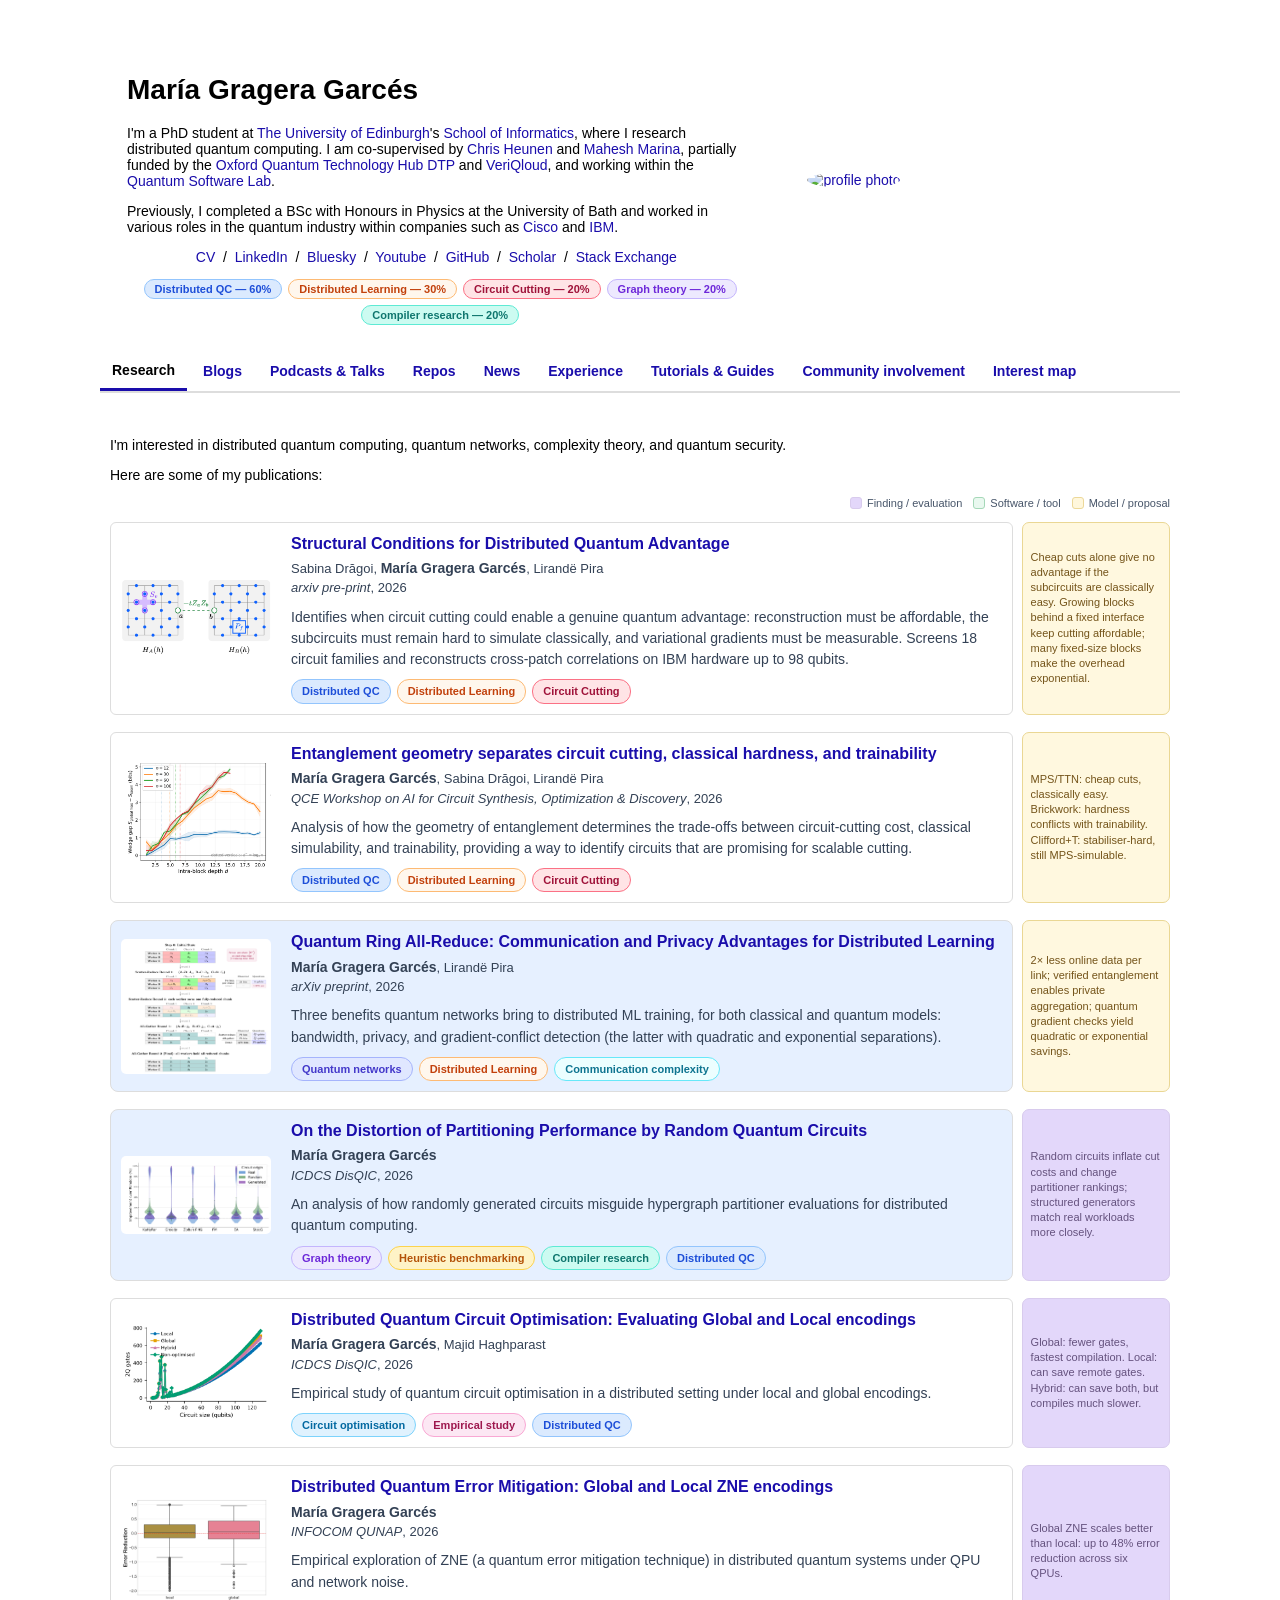
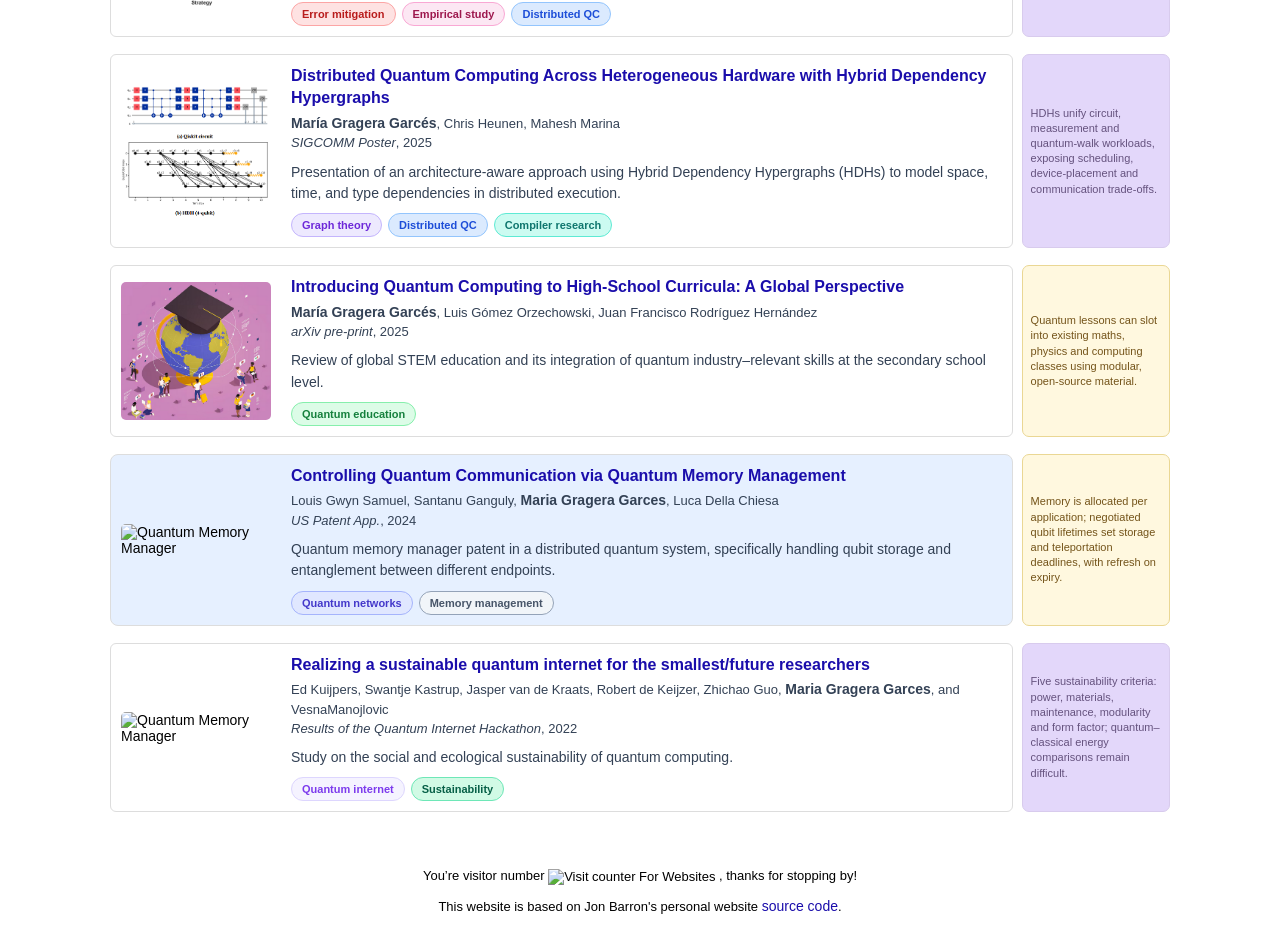
==== index.html @ 45b3375b "latest changes site" ====
<!DOCTYPE HTML>
<html lang="en">

<head>
  <meta http-equiv="Content-Type" content="text/html; charset=UTF-8">
  <meta name="author" content="Maria Gragera Garces">
  <meta name="viewport" content="width=device-width, initial-scale=1">

  <link rel="shortcut icon" href="images/selfie.jpg" type="image/x-icon">
  <link rel="stylesheet" type="text/css" href="stylesheet.css">

  <title>Maria Gragera Garces</title>
<style type="text/css">
  .tab-container {
    display: flex;
    border-bottom: 2px solid #ddd;
    margin-bottom: 20px;
  }

  .tab {
    padding: 10px 15px;
    cursor: pointer;
    font-size: 16px;
    border: none;
    background: none;
    outline: none;
    font-weight: bold;
    color: #1a0dab;
  }

  .tab:hover {
    text-decoration: underline;
  }

  .tab.active {
    border-bottom: 3px solid #1a0dab;
    color: black;
  }

  .content-section {
    display: none;
    padding: 10px;
  }

  .content-section.active {
    display: block;
  }

  .blogs-container,
  .research-container {
    display: flex;
    align-items: center;
    margin-bottom: 20px;
    padding: 10px;
    background-color: #ffffff;
    border-radius: 5px;
    border: 1px solid #ddd;
  }

  .blogs-image,
  .research-image {
    width: 150px;
    height: auto;
    margin-right: 20px;
    border-radius: 5px;
  }

  .blogs-text,
  .research-text {
    flex: 1;
  }

  .papertitle {
    font-weight: bold;
    font-size: 16px;
    color: #1a0dab;
  }

  .topic-tags {
    display: flex;
    flex-wrap: wrap;
    gap: 6px;
    margin-top: 8px;
  }

  .topic-tag {
    display: inline-block;
    padding: 3px 10px;
    border-radius: 12px;
    font-size: 11px;
    font-weight: 600;
    border: 1px solid;
  }

  .tag-distributed-qc    { background: #dbeafe; border-color: #93c5fd; color: #1d4ed8; }
  .tag-compiler          { background: #ccfbf1; border-color: #5eead4; color: #0f766e; }
  .tag-graph             { background: #ede9fe; border-color: #c4b5fd; color: #6d28d9; }
  .tag-heuristic         { background: #fef3c7; border-color: #fcd34d; color: #b45309; }
  .tag-circuit-opt       { background: #e0f2fe; border-color: #7dd3fc; color: #0369a1; }
  .tag-empirical         { background: #fce7f3; border-color: #f9a8d4; color: #9d174d; }
  .tag-error-mit         { background: #fee2e2; border-color: #fca5a5; color: #b91c1c; }
  .tag-qedu              { background: #dcfce7; border-color: #86efac; color: #15803d; }
  .tag-stem              { background: #ecfccb; border-color: #bef264; color: #4d7c0f; }
  .tag-qnet              { background: #e0e7ff; border-color: #a5b4fc; color: #4338ca; }
  .tag-memory            { background: #f1f5f9; border-color: #94a3b8; color: #475569; }
  .tag-qinternet         { background: #f5f3ff; border-color: #ddd6fe; color: #7c3aed; }
  .tag-sustain           { background: #d1fae5; border-color: #6ee7b7; color: #065f46; }
  .tag-ml                { background: #fff7ed; border-color: #fdba74; color: #c2410c; }
  .tag-security          { background: #fdf4ff; border-color: #f0abfc; color: #a21caf; }
  .tag-comm-complexity   { background: #ecfeff; border-color: #67e8f9; color: #0e7490; }
  .tag-circuit-cut       { background: #ffe4e6; border-color: #fb7185; color: #9f1239; }

  a {
    text-decoration: none;
    color: #1a0dab;
  }

  a:hover {
    text-decoration: underline;
  }

  /* --- Publications: compact, colour-coded conclusions --- */
  .tab-container { flex-wrap: wrap; gap: 2px 4px; }
  .tab { font-size: 14px; padding: 10px 12px; }
  .tab:focus-visible, .map-filter:focus-visible, .map-reset:focus-visible,
  .map-topic:focus-visible, .map-node:focus-visible, .map-results a:focus-visible {
    outline: 3px solid #2563eb; outline-offset: 3px;
  }
  .publication-topline { display: flex; justify-content: flex-end; flex-wrap: wrap; gap: 10px 18px; align-items: end; margin: 0 0 13px; }
  .finding-legend { display: flex; flex-wrap: wrap; gap: 7px 11px; max-width: 400px; }
  .finding-key { font-size: 11px; display: inline-flex; align-items: center; gap: 5px; color: #475569; white-space: nowrap; }
  .legend-swatch { width: 10px; height: 10px; border-radius: 3px; display: inline-block; border: 1px solid; }
  .legend-result { background: #e3d7fa; border-color: #d8cbed; }
  .legend-model { background: #fff7dc; border-color: #ecd899; }
  .legend-software { background: #e9f8ef; border-color: #a5d8b8; }
  .publication-row { display: grid; grid-template-columns: minmax(0, 1fr) minmax(96px, 14%); gap: 9px; align-items: stretch; margin-bottom: 17px; }
  .publication-row > .research-container { min-width: 0; margin: 0; align-items: center; padding: 10px; border: 1px solid #ddd; background: #fff; border-radius: 6px; }
  /* Match original .research-image: 150px wide, natural height, 20px spacing. */
  .publication-row .research-image { width: 150px; height: auto; flex: 0 0 150px; max-width: none; max-height: none; object-fit: initial; margin-right: 20px; }
  .publication-row .research-text { min-width: 0; font-size: 13px; line-height: 1.47; color: #334155; }
  .publication-row .research-text p { margin: 9px 0; line-height: 1.52; }
  .publication-row .papertitle { line-height: 1.4; display: inline-block; margin-bottom: 3px; }
  .publication-row .topic-tags { margin-top: 8px; }
  .finding-card { box-sizing: border-box; display: flex; flex-direction: column; gap: 0; border: 1px solid; border-radius: 7px; padding: 7px 8px; justify-content: center; align-self: stretch; }
  .finding-result { color: #65527e; border-color: #d8cbed; background: #e3d7fa; }
  .finding-software { color: #226444; border-color: #a5d8b8; background: #e9f8ef; }
  .finding-model { color: #74541a; border-color: #ead794; background: #fff8df; }
  .finding-summary { font-size: 11px; line-height: 1.38; margin: 0 !important; overflow-wrap: anywhere; }

  /* --- Interest map --- */
  #interest-map { color: #243248; }
  .interest-heading { margin: 6px 0 8px; color: #16283d; font-size: 26px; }
  .interest-subtitle { display: block; box-sizing: border-box; width: 100%; max-width: none; margin: 0 0 19px; color: #526275; font-size: 14px; line-height: 1.55; }
  .interest-map-shell { display: grid; grid-template-columns: minmax(0, 1fr); gap: 12px; align-items: stretch; }
  .map-canvas-panel, .map-sidebar, .map-browser { border: 1px solid #dbe4ed; background: #fff; border-radius: 14px; }
  .map-canvas-panel { background: radial-gradient(ellipse at 42% 38%, #fff 0, #f7faff 95%); min-width: 0; overflow: hidden; }
  .map-stage-topline { display: flex; gap: 10px; justify-content: space-between; align-items: center; padding: 13px 17px 0; }
  .map-stage-eyebrow { font-size: 10px; font-weight: 800; letter-spacing: .09em; color: #66758a; text-transform: uppercase; }
  .map-reset { font: inherit; font-size: 12px; color: #164b94; padding: 7px 10px; background: #eef4ff; border: 1px solid #d4e4ff; border-radius: 8px; cursor: pointer; }
  #interest-graph { width: 100%; display: block; aspect-ratio: 920 / 550; overflow: visible; }
  .map-canvas-caption { border-top: 1px solid #e9eef4; padding: 11px 17px 13px; font-size: 11px; line-height: 1.5; color: #65758a; }
  .map-sidebar { padding: 16px 18px; display: grid; grid-template-columns: minmax(0,1.2fr) minmax(0,1fr); gap: 4px 24px; align-items: start; }
  .map-sidebar-kicker { color: #728198; font-size: 11px; letter-spacing: .09em; text-transform: uppercase; font-weight: 700; grid-column: 1; }
  .map-sidebar h3 { color: #1d3450; font-size: 20px; line-height: 1.24; margin: 3px 0; grid-column: 1; }
  .map-sidebar > p { margin: 0; color: #526275; font-size: 12px; line-height: 1.5; grid-column: 1; }
  .map-stats { display: grid; grid-template-columns: repeat(2, minmax(0,1fr)); gap: 7px; margin: 1px 0; grid-row: 1 / span 3; grid-column: 2; }
  .map-stat { border: 1px solid #e6ecf3; border-radius: 9px; padding: 8px 10px; background: #f8fbff; }
  .map-stat strong { display: block; font-size: 21px; color: #203b5d; font-variant-numeric: tabular-nums; }
  .map-stat span { font-size: 10px; color: #64748b; }
  .map-sidebar-feature { grid-column: 1 / -1; border-left: 3px solid #c6d8ee; background: #f6f9ff; padding: 9px 11px; margin-top: 4px; border-radius: 0 8px 8px 0; }
  .map-sidebar-feature strong { color: #2d4b74; font-size: 11px; display: block; margin-bottom: 6px; }
  .map-sidebar-feature p { font-size: 12px; line-height: 1.55; }
  .map-browser { margin-top: 14px; padding: 19px; }
  .map-browser-header { display: flex; gap: 8px; justify-content: space-between; align-items: baseline; flex-wrap: wrap; }
  .map-browser h3 { margin: 0; font-size: 18px; color: #1d3450; }
  .map-match-count { font-size: 12px; color: #61758a; }
  .map-browser-controls { display: flex; align-items: center; justify-content: space-between; flex-wrap: wrap; gap: 12px; margin: 14px 0; }
  .map-filters { display: flex; flex-wrap: wrap; gap: 6px; }
  .map-filter { cursor: pointer; font: inherit; font-size: 12px; background: #fff; border: 1px solid #cbd5e1; color: #4a5a70; padding: 6px 10px; border-radius: 16px; }
  .map-filter[aria-pressed='true'] { background: #244e83; border-color: #244e83; color: white; }
  #map-search { font: inherit; font-size: 12px; box-sizing: border-box; border-radius: 8px; border: 1px solid #ccd7e4; padding: 9px 10px; min-width: 190px; max-width: 100%; }
  .map-results { display: grid; grid-template-columns: repeat(2,minmax(0,1fr)); gap: 9px; max-height: 640px; overflow-y: auto; padding: 2px; }
  .map-result { border: 1px solid #e3eaf2; background: #fff; border-radius: 10px; padding: 12px 13px; min-width: 0; }
  .map-result-meta { color: #69788c; font-size: 10px; font-weight: 700; text-transform: uppercase; letter-spacing: .06em; margin-bottom: 6px; }
  .map-result a { display: inline-block; font-size: 13px; font-weight: 700; line-height: 1.4; color: #164d9a; overflow-wrap: anywhere; }
  .map-result p { color: #526275; font-size: 12px; line-height: 1.5; margin: 7px 0 0; }
  .map-result .map-one-line { border-left: 3px solid #d8cbed; background: #e3d7fa; padding: 7px 9px; color: #65527e; border-radius: 0 5px 5px 0; }
  .map-result .map-one-line.model { border-color: #e8d58e; background: #fffbeb; color: #715926; }
  .map-result .map-one-line.software { border-color: #a5d8b8; background: #edf9f0; color: #226444; }
  .map-empty { padding: 24px 10px; color: #61758a; font-size: 13px; grid-column: 1/-1; }
  /* Bubbles reuse the palette of the existing coloured topic tags. */
  .map-graph-line { display: none; stroke: #9dacc0; stroke-width: 1.4; fill: none; pointer-events: none; opacity: .25; }
  .map-graph-line.is-selected { stroke: #5680b8; stroke-width: 2.4; opacity: .55; }
  .map-topic { cursor: pointer; transition: opacity .18s ease; }
  .map-topic .map-topic-bubble { stroke-width: 2.2; filter: drop-shadow(0 3px 4px rgba(28,57,90,.07)); }
  .map-topic:hover .map-topic-bubble, .map-topic.is-selected .map-topic-bubble { stroke-width: 4; filter: drop-shadow(0 6px 8px rgba(28,57,90,.14)); }
  .map-topic.is-muted { opacity: .28; }
  .map-topic .map-topic-label { font: 700 16px Arial,sans-serif; text-anchor: middle; pointer-events: none; }
  .map-topic .map-topic-count { font: 600 12px Arial,sans-serif; text-anchor: middle; pointer-events: none; opacity: .78; }
  .map-topic .map-topic-hit { fill: transparent; stroke: transparent; pointer-events: all; }
  .interest-topic-buttons { display: flex; flex-wrap: wrap; gap: 7px; margin: 11px 0 0; }
  .interest-topic-buttons button { font-family: inherit; font-size: 11px; cursor: pointer; }
  .interest-topic-buttons button[aria-pressed='true'] { outline: 2px solid currentColor; outline-offset: 2px; }
  .map-result-tags { margin-top: 9px; }
  .map-result-tags .topic-tag { font-size: 10px; padding: 2px 7px; }
  .map-size-hint { font-weight: 650; }
  @media (max-width: 800px) {
    .publication-row { grid-template-columns: minmax(0,1fr) minmax(96px, 14%); gap: 8px; }
    .publication-row .research-image { width: 150px; height: auto; flex-basis: 150px; margin-right: 20px; }
    .finding-card { padding: 8px; }
    .finding-summary { font-size: 11px; }
  }
  @media (max-width: 630px) {
    /* Keep the original profile content, but avoid two narrow table cells on phones. */
    body > table > tbody > tr:first-child > td > table:first-child > tbody > tr {
      display: flex; flex-direction: column-reverse; align-items: center;
    }
    body > table > tbody > tr:first-child > td > table:first-child > tbody > tr > td {
      display: block; box-sizing: border-box; width: 100% !important; max-width: 100% !important;
    }
    body > table > tbody > tr:first-child > td > table:first-child > tbody > tr > td:last-child {
      max-width: 180px !important; padding-bottom: 0 !important;
    }
    .map-canvas-panel { overflow-x: auto; }
    #interest-graph { width: 760px; max-width: none; max-height: none; }
    .publication-row { grid-template-columns: 1fr; gap: 5px; }
    .publication-row > .research-container { border-radius: 6px; }
    .publication-row .research-image { width: 150px; height: auto; flex-basis: 150px; margin-right: 20px; }
    .publication-row .finding-card { justify-self: end; width: min(220px, 72%); }
    .publication-row .finding-summary { font-size: 11.5px; }
    .finding-legend { max-width: none; }
    .map-results { grid-template-columns: 1fr; max-height: 800px; }
    .map-browser { padding: 13px; }
    .map-browser-controls { align-items: stretch; }
    #map-search { width: 100%; }
    .interest-heading { font-size: 22px; }
    .map-sidebar { grid-template-columns: 1fr; }
    .map-sidebar-kicker,.map-sidebar h3,.map-sidebar > p,.map-stats,.map-sidebar-feature { grid-column: 1; grid-row: auto; }
    .map-stats { margin-top: 10px; }
  }
  @media (max-width: 440px) {
    .publication-row > .research-container { flex-wrap: wrap; gap: 9px 0; }
    .publication-row .research-text { flex: 1 1 100%; }
    .publication-row .research-image { margin-right: 0; }
  }

</style>

<script type="text/javascript">
  function showSection(sectionId, button) {
    document.querySelectorAll('.content-section').forEach(section => {
      section.classList.remove('active');
    });
    document.querySelectorAll('.tab').forEach(tab => {
      tab.classList.remove('active');
    });
    document.getElementById(sectionId).classList.add('active');
    if (button) button.classList.add('active');
  }
</script>
</head>

<body>
  <table
    style="width:100%;max-width:1080px;border:0px;border-spacing:0px;border-collapse:separate;margin-right:auto;margin-left:auto;">
    <tbody>
      <tr style="padding:0px">
        <td style="padding:0px">
          <table
            style="width:100%;border:0px;border-spacing:0px;border-collapse:separate;margin-right:auto;margin-left:auto;">
            <tbody>
              <tr style="padding:0px">
                <td style="padding:2.5%;width:63%;vertical-align:middle">
                  <p class="name" style="text-align: center;">
                  <h1>María Gragera Garcés</h1>
                  </p>
                  <p>
                    I'm a PhD student at
                    <a href="https://www.ed.ac.uk" target="_blank" rel="noopener noreferrer">The University of
                      Edinburgh</a>'s
                    <a href="https://informatics.ed.ac.uk" target="_blank" rel="noopener noreferrer">School of
                      Informatics</a>,
                    where I research distributed quantum computing.
                    I am co-supervised by
                    <a href=" https://homepages.inf.ed.ac.uk/cheunen/group.html" target="_blank"
                      rel="noopener noreferrer">Chris Heunen</a> and
                    <a href=" https://homepages.inf.ed.ac.uk/mmarina/" target="_blank" rel="noopener noreferrer">Mahesh
                      Marina</a>,
                    partially funded by the
                    <a href=" https://www.qcshub.org" target="_blank" rel="noopener noreferrer">Oxford Quantum
                      Technology Hub DTP</a>
                    and
                    <a href=" https://veriqloud.com" target="_blank" rel="noopener noreferrer">VeriQloud</a>,
                    and working within the <a href=" https://www.quantumsoftwarelab.com" target="_blank"
                      rel="noopener noreferrer">Quantum
                      Software Lab</a>.
                  </p>
                  <p>
                    Previously, I completed a BSc with Honours in Physics at the University of Bath
                    and worked in various roles in the quantum industry within companies such as <a
                      href=" https://research.cisco.com/quantum-research" target="_blank"
                      rel="noopener noreferrer">Cisco</a> and <a href="https://www.ibm.com/quantum" target="_blank"
                      rel="noopener noreferrer">IBM</a>.
                  </p>
                  <p style="text-align:center">
                    <a href="files/Maria_Gragera_Garces_CV.pdf" target="_blank" rel="noopener noreferrer">CV</a>
                    &nbsp;/&nbsp;
                    <a href="https://www.linkedin.com/in/maria-gragera-garces/" target="_blank"
                      rel="noopener noreferrer">LinkedIn</a> &nbsp;/&nbsp;
                    <a href="https://bsky.app/profile/grageragarces.bsky.social" target="_blank"
                      rel="noopener noreferrer">Bluesky</a> &nbsp;/&nbsp;
                    <a href="https://www.youtube.com/@MariaGrageraGarces" target="_blank" rel="noopener noreferrer">Youtube</a>
                    &nbsp;/&nbsp;
                    <a href="https://github.com/grageragarces" target="_blank" rel="noopener noreferrer">GitHub</a>
                    &nbsp;/&nbsp;
                    <a href="https://scholar.google.com/citations?user=QydE450AAAAJ&hl" target="_blank"
                      rel="noopener noreferrer">Scholar</a> &nbsp;/&nbsp;
                    <a href="https://quantumcomputing.stackexchange.com/users/42300/maria-gragera-garces"
                      target="_blank" rel="noopener noreferrer">Stack Exchange</a> &nbsp;
                  </p>
                    <div class="topic-tags" style="justify-content: center; margin-top: 6px;">
                      <span class="topic-tag tag-distributed-qc">Distributed QC &mdash; 60%</span>
                      <span class="topic-tag tag-ml">Distributed Learning &mdash; 30%</span>
                      <span class="topic-tag tag-circuit-cut">Circuit Cutting &mdash; 20%</span>
                      <span class="topic-tag tag-graph">Graph theory &mdash; 20%</span>
                      <span class="topic-tag tag-compiler">Compiler research &mdash; 20%</span>
                    </div>
                </td>
                <td style="padding:2.5%;width:37%;max-width:37%">
                  <a href="images/selfie.jpg" target="_blank" rel="noopener noreferrer">
                    <img style="width:100%;max-width:100%;object-fit: cover; border-radius: 50%;" alt="profile photo"
                      src="images/selfie.jpg" class="hoverZoomLink">
                  </a>
                </td>
              </tr>
            </tbody>
          </table>

          <div class="tab-container">
            <button class="tab active" onclick="showSection('research', this)">Research</button>
            <button class="tab" onclick="showSection('blogs', this)">Blogs</button>
            <button class="tab" onclick="showSection('podcasts', this)">Podcasts & Talks</button>
            <button class="tab" onclick="showSection('open-source', this)">Repos</button>
            <button class="tab" onclick="showSection('news', this)">News</button>
            <button class="tab" onclick="showSection('experience', this)">Experience</button>
            <button class="tab" onclick="showSection('tutorials', this)">Tutorials & Guides</button>
            <button class="tab" onclick="showSection('community', this)">Community involvement</button>
            <button class="tab" onclick="showSection('interest-map', this)">Interest map</button>
          </div>

 <div class="content-section active" id="research">
<p>I'm interested in distributed quantum computing, quantum networks, complexity theory, and quantum
              security.</p>

<p>Here are some of my publications:</p>
<div class="publication-topline">
<div aria-label="Key to finding types" class="finding-legend">
<span class="finding-key"><i aria-hidden="true" class="legend-swatch legend-result"></i> Finding / evaluation</span>
<span class="finding-key"><i aria-hidden="true" class="legend-swatch legend-software"></i> Software / tool</span>
<span class="finding-key"><i aria-hidden="true" class="legend-swatch legend-model"></i> Model / proposal</span>
</div>
</div>

<div class="publication-row" data-paper-index="0"><div class="research-container publication-main">
<img alt="HDH" class="research-image" src="images/STRUCTENTCUT.png"/>
<div class="research-text">
<a href="https://arxiv.org/abs/2610.04393v1" rel="noopener noreferrer" target="_blank">
<span class="papertitle">Structural Conditions for Distributed Quantum Advantage</span>
</a>
<br/>
                Sabina Drăgoi, <strong>María Gragera Garcés</strong>, Lirandë Pira
                <br/>
<em>arxiv pre-print</em>, 2026
                <p>Identifies when circuit cutting could enable a genuine quantum advantage: reconstruction must be affordable, the subcircuits must remain hard to simulate classically, and variational gradients must be measurable. Screens 18 circuit families and reconstructs cross-patch correlations on IBM hardware up to 98 qubits.</p>
<div class="topic-tags">
<span class="topic-tag tag-distributed-qc">Distributed QC</span>
<span class="topic-tag tag-ml">Distributed Learning</span>
<span class="topic-tag tag-circuit-cut">Circuit Cutting</span>
</div>
</div>
</div><aside aria-label="Paper takeaway" class="finding-card finding-model" data-finding-text="Cheap cuts alone give no advantage if the subcircuits are classically easy. Growing blocks behind a fixed interface keep cutting affordable; many fixed-size blocks make the overhead exponential." data-finding-type="model"><p class="finding-summary">Cheap cuts alone give no advantage if the subcircuits are classically easy. Growing blocks behind a fixed interface keep cutting affordable; many fixed-size blocks make the overhead exponential.</p></aside></div>
<div class="publication-row" data-paper-index="1"><div class="research-container publication-main">
<img alt="HDH" class="research-image" src="images/ent.png"/>
<div class="research-text">
<a href="https://arxiv.org/abs/2607.17872" rel="noopener noreferrer" target="_blank">
<span class="papertitle">Entanglement geometry separates circuit cutting, classical hardness, and trainability</span>
</a>
<br/>
<strong>María Gragera Garcés</strong>, Sabina Drăgoi, Lirandë Pira
                <br/>
<em>QCE Workshop on AI for Circuit Synthesis, Optimization &amp; Discovery</em>, 2026
                <p>Analysis of how the geometry of entanglement determines the trade-offs between circuit-cutting cost, classical simulability, and trainability, providing a way to identify circuits that are promising for scalable cutting.</p>
<div class="topic-tags">
<span class="topic-tag tag-distributed-qc">Distributed QC</span>
<span class="topic-tag tag-ml">Distributed Learning</span>
<span class="topic-tag tag-circuit-cut">Circuit Cutting</span>
</div>
</div>
</div><aside aria-label="Paper takeaway" class="finding-card finding-model" data-finding-text="MPS/TTN: cheap cuts, classically easy. Brickwork: hardness conflicts with trainability. Clifford+T: stabiliser-hard, still MPS-simulable." data-finding-type="model"><p class="finding-summary">MPS/TTN: cheap cuts, classically easy. Brickwork: hardness conflicts with trainability. Clifford+T: stabiliser-hard, still MPS-simulable.</p></aside></div>
<div class="publication-row" data-paper-index="2"><div class="research-container publication-main" style="background-color: #e6f0ff; padding: 10px; border-radius: 8px;">
<img alt="QRAR" class="research-image" src="images/ringallreduce.png"/>
<div class="research-text">
<a href="https://arxiv.org/abs/2606.20344" rel="noopener noreferrer" target="_blank">
<span class="papertitle">Quantum Ring All-Reduce: Communication and Privacy Advantages for Distributed Learning</span>
</a>
<br/>
<strong>María Gragera Garcés</strong>, Lirandë Pira
                <br/>
<em>arXiv preprint</em>, 2026
                <p>Three benefits quantum networks bring to distributed ML training, for both classical and quantum models: bandwidth, privacy, and gradient-conflict detection (the latter with quadratic and exponential separations).</p> <div class="topic-tags">
<span class="topic-tag tag-qnet">Quantum networks</span>
<span class="topic-tag tag-ml">Distributed Learning</span>
<span class="topic-tag tag-comm-complexity">Communication complexity</span>
</div>
</div>
</div><aside aria-label="Paper takeaway" class="finding-card finding-model" data-finding-text="2× less online data per link; verified entanglement enables private aggregation; quantum gradient checks yield quadratic or exponential savings." data-finding-type="model"><p class="finding-summary">2× less online data per link; verified entanglement enables private aggregation; quantum gradient checks yield quadratic or exponential savings.</p></aside></div>
<div class="publication-row" data-paper-index="3"><div class="research-container publication-main" style="background-color: #e6f0ff; padding: 10px; border-radius: 8px;">
<img alt="HDH" class="research-image" src="images/plotsrand.png"/>
<div class="research-text">
<a href="https://arxiv.org/abs/2605.01974" rel="noopener noreferrer" target="_blank">
<span class="papertitle">On the Distortion of Partitioning Performance by Random Quantum Circuits</span>
</a>
<br/>
<strong>María Gragera Garcés</strong>
<br/>
<em>ICDCS DisQIC</em>, 2026
                <p>An analysis of how randomly generated circuits misguide hypergraph partitioner evaluations for distributed quantum computing.</p>
<div class="topic-tags">
<span class="topic-tag tag-graph">Graph theory</span>
<span class="topic-tag tag-heuristic">Heuristic benchmarking</span>
<span class="topic-tag tag-compiler">Compiler research</span>
<span class="topic-tag tag-distributed-qc">Distributed QC</span>
</div>
</div>
</div><aside aria-label="Paper takeaway" class="finding-card finding-result" data-finding-text="Random circuits inflate cut costs and change partitioner rankings; structured generators match real workloads more closely." data-finding-type="result"><p class="finding-summary">Random circuits inflate cut costs and change partitioner rankings; structured generators match real workloads more closely.</p></aside></div>
<div class="publication-row" data-paper-index="4"><div class="research-container publication-main">
<img alt="HDH" class="research-image" src="images/dqopti.png"/>
<div class="research-text">
<a href="https://arxiv.org/pdf/2605.02727" rel="noopener noreferrer" target="_blank">
<span class="papertitle">Distributed Quantum Circuit Optimisation: Evaluating Global and Local encodings</span>
</a>
<br/>
<strong>María Gragera Garcés</strong>, Majid Haghparast
                <br/>
<em>ICDCS DisQIC</em>, 2026
                <p>Empirical study of quantum circuit optimisation in a distributed setting under local and global encodings.</p>
<div class="topic-tags">
<span class="topic-tag tag-circuit-opt">Circuit optimisation</span>
<span class="topic-tag tag-empirical">Empirical study</span>
<span class="topic-tag tag-distributed-qc">Distributed QC</span>
</div>
</div>
</div><aside aria-label="Paper takeaway" class="finding-card finding-result" data-finding-text="Global: fewer gates, fastest compilation. Local: can save remote gates. Hybrid: can save both, but compiles much slower." data-finding-type="result"><p class="finding-summary">Global: fewer gates, fastest compilation. Local: can save remote gates. Hybrid: can save both, but compiles much slower.</p></aside></div>
<div class="publication-row" data-paper-index="5"><div class="research-container publication-main">
<img alt="HDH" class="research-image" src="images/paperfigdqem.png"/>
<div class="research-text">
<a href="https://arxiv.org/pdf/2602.04981" rel="noopener noreferrer" target="_blank">
<span class="papertitle">Distributed Quantum Error Mitigation: Global and Local ZNE encodings</span>
</a>
<br/>
<strong>María Gragera Garcés</strong>
<br/>
<em>INFOCOM QUNAP</em>, 2026
                <p>Empirical exploration of ZNE (a quantum error mitigation technique) in distributed quantum systems under QPU and network noise.</p>
<div class="topic-tags">
<span class="topic-tag tag-error-mit">Error mitigation</span>
<span class="topic-tag tag-empirical">Empirical study</span>
<span class="topic-tag tag-distributed-qc">Distributed QC</span>
</div>
</div>
</div><aside aria-label="Paper takeaway" class="finding-card finding-result" data-finding-text="Global ZNE scales better than local: up to 48% error reduction across six QPUs." data-finding-type="result"><p class="finding-summary">Global ZNE scales better than local: up to 48% error reduction across six QPUs.</p></aside></div>
<div class="publication-row" data-paper-index="6"><div class="research-container publication-main">
<img alt="HDH" class="research-image" src="images/hdhsigcomm.png"/>
<div class="research-text">
<a href="https://dl.acm.org/doi/10.1145/3744969.3748417" rel="noopener noreferrer" target="_blank">
<span class="papertitle">Distributed Quantum Computing Across Heterogeneous Hardware with Hybrid Dependency Hypergraphs</span>
</a>
<br/>
<strong>María Gragera Garcés</strong>, Chris Heunen, Mahesh Marina
                <br/>
<em>SIGCOMM Poster</em>, 2025
                <p>Presentation of an architecture-aware approach using Hybrid Dependency Hypergraphs (HDHs) to model space, time, and type dependencies in distributed execution.</p>
<div class="topic-tags">
<span class="topic-tag tag-graph">Graph theory</span>
<span class="topic-tag tag-distributed-qc">Distributed QC</span>
<span class="topic-tag tag-compiler">Compiler research</span>
</div>
</div>
</div><aside aria-label="Paper takeaway" class="finding-card finding-result" data-finding-text="HDHs unify circuit, measurement and quantum-walk workloads, exposing scheduling, device-placement and communication trade-offs." data-finding-type="result"><p class="finding-summary">HDHs unify circuit, measurement and quantum-walk workloads, exposing scheduling, device-placement and communication trade-offs.</p></aside></div>
<div class="publication-row" data-paper-index="7"><div class="research-container publication-main">
<img alt="Quantum High-School Curricula" class="research-image" src="images/ed.png"/>
<div class="research-text">
<a href="https://arxiv.org/abs/2505.14809" rel="noopener noreferrer" target="_blank">
<span class="papertitle">Introducing Quantum Computing to High-School Curricula: A Global Perspective</span>
</a>
<br/>
<strong>María Gragera Garcés</strong>, Luis Gómez Orzechowski, Juan Francisco Rodríguez Hernández
                <br/>
<em>arXiv pre-print</em>, 2025
                <p>Review of global STEM education and its integration of quantum industry–relevant skills at the secondary school level.</p>
<div class="topic-tags">
<span class="topic-tag tag-qedu">Quantum education</span>
</div>
</div>
</div><aside aria-label="Paper takeaway" class="finding-card finding-model" data-finding-text="Quantum lessons can slot into existing maths, physics and computing classes using modular, open-source material." data-finding-type="model"><p class="finding-summary">Quantum lessons can slot into existing maths, physics and computing classes using modular, open-source material.</p></aside></div>
<div class="publication-row" data-paper-index="8"><div class="research-container publication-main" style="background-color: #e6f0ff; padding: 10px; border-radius: 8px;">
<img alt="Quantum Memory Manager" class="research-image" src="images/qmm.png"/>
<div class="research-text">
<a href="https://patents.google.com/patent/US20240070514A1/en" rel="noopener noreferrer" target="_blank">
<span class="papertitle">Controlling Quantum Communication via Quantum Memory Management</span>
</a>
<br/>
                Louis Gwyn Samuel, Santanu Ganguly, <strong>Maria Gragera Garces</strong>, Luca Della Chiesa
                <br/>
<em>US Patent App.</em>, 2024
                <p>Quantum memory manager patent in a distributed quantum system, specifically handling qubit storage
                  and entanglement between different endpoints.</p>
<div class="topic-tags">
<span class="topic-tag tag-qnet">Quantum networks</span>
<span class="topic-tag tag-memory">Memory management</span>
</div>
</div>
</div><aside aria-label="Paper takeaway" class="finding-card finding-model" data-finding-text="Memory is allocated per application; negotiated qubit lifetimes set storage and teleportation deadlines, with refresh on expiry." data-finding-type="model"><p class="finding-summary">Memory is allocated per application; negotiated qubit lifetimes set storage and teleportation deadlines, with refresh on expiry.</p></aside></div>
<div class="publication-row" data-paper-index="9"><div class="research-container publication-main">
<img alt="Quantum Memory Manager" class="research-image" src="images/qfk.png"/>
<div class="research-text">
<a download="" href="files/Qubits_for_the_Kids.pdf">
<span class="papertitle">Realizing a sustainable quantum internet for the smallest/future
                    researchers</span>
</a>
<br/>
                Ed Kuijpers, Swantje Kastrup, Jasper van de Kraats, Robert de Keijzer, Zhichao Guo, <strong>Maria
                  Gragera Garces</strong>, and VesnaManojlovic
                <br/>
<em>Results of the Quantum Internet Hackathon</em>, 2022
                <p>Study on the social and ecological sustainability of quantum computing.</p>
<div class="topic-tags">
<span class="topic-tag tag-qinternet">Quantum internet</span>
<span class="topic-tag tag-sustain">Sustainability</span>
</div>
</div>
</div><aside aria-label="Paper takeaway" class="finding-card finding-result" data-finding-text="Five sustainability criteria: power, materials, maintenance, modularity and form factor; quantum–classical energy comparisons remain difficult." data-finding-type="result"><p class="finding-summary">Five sustainability criteria: power, materials, maintenance, modularity and form factor; quantum–classical energy comparisons remain difficult.</p></aside></div>
</div>

          <div id="blogs" class="content-section">
            <p>Here are some of the blog posts I've written over the years on various topics:</p>

            <div class="blogs-container" style="background-color: #e6f0ff; padding: 10px; border-radius: 8px;">
              <img src="images/Distributed.png" class="blogs-image" alt="Blog Image" />
              <div class="blogs-text">
                <a href="https://grageragarces.github.io/dqc_articles/"
                  target="_blank" rel="noopener noreferrer">
                  <span class="papertitle">Distributed Quantum Computing: An Insider Perspective</span>
                </a>
                <br />
                <em>Series of Articles</em>, 2025 - Ongoing 
                <p>
                  A blog unpacking the challenges and opportunities of distributing quantum computations across multiple devices.
                  Focusing on technical insights, I discuss my reasoning and work in this field, as well as future directions.
                </p>                
              </div>
            </div>

            <div class="blogs-container">
              <img src="images/7-09-26-ista-alejandro-andres-juanes.jpg" class="blogs-image" alt="Blog Image" />
              <div class="blogs-text">
                <a href="https://physicsworld.com/a/noise-that-entangles-may-accelerate-the-dawn-of-quantum-technologies/"
                  target="_blank" rel="noopener noreferrer">
                  <span class="papertitle">Noise that entangles may accelerate the dawn of quantum technologies</span>
                </a>
                <br />
                <em>Physics World</em>, 2026
                <p>Coverage of a ground-breaking experiment in which two superconducting transmon qubits, 
                  were autonomously entangled by a shared quantum-correlated microwave field, 
                  turning environmental "noise" into an always-on entangled link, without pulses, heralding or feedback. 
                  The first realization of a two-decade-old dissipation-engineering proposal.</p>
              </div>
            </div>

            <div class="blogs-container">
              <img src="images/metadesign.jpg" class="blogs-image" alt="Blog Image" />
              <div class="blogs-text">
                <a href="https://physicsworld.com/a/meta-design-language-models-generate-novel-quantum-experiments/"
                  target="_blank" rel="noopener noreferrer">
                  <span class="papertitle">Meta-design: language models generate novel quantum experiments</span>
                </a>
                <br />
                <em>Physics World</em>, 2026
                <p>Overview of a study in which a transformer-based language model was trained to generate experimental blueprints for families of quantum states, uncovering construction rules (including two previously unknown) for entangled states relevant to quantum computing and communication.</p>              </div>
            </div>

            <div class="blogs-container">
              <img src="images/hubs.png" class="blogs-image" alt="Blog Image" />
              <div class="blogs-text">
                <a href="https://www.linkedin.com/pulse/what-i-learned-from-uk-quantum-hubs-national-showcase-gragera-garc%C3%A9s-e7h0e"
                  target="_blank" rel="noopener noreferrer">
                  <span class="papertitle">What I Learned about the UK Quantum Hubs at the National Quantum Showcase</span>
                </a>
                <br />
                <em>LinkedIn article</em>, 2025
                <p>Reflection on the UK Quantum Hubs programs presented during the 2025 National Quantum Showcase, and their role in advancing applied quantum technologies through collaboration.</p>              </div>
            </div>

            <div class="blogs-container">
              <img src="images/chatgptimagine2.png" class="blogs-image" alt="Blog Image" />
              <div class="blogs-text">
                <a href="https://www.linkedin.com/pulse/ai-sketched-me-from-our-chats-now-i-know-what-writing-gragera-garc%25C3%25A9s-wclve/?trackingId=qXtP7z14QX6PYWujM1MEhA%3D%3D"
                  target="_blank" rel="noopener noreferrer">
                  <span class="papertitle">AI Sketched Me from our chats: Now I know what Gendered Writing is</span>
                </a>
                <br />
                <em>LinkedIn article</em>, 2025
                <p>Article reflecting on how AI's interpretation of personal writing unveils assumptions about gender, identity, and authorship.</p>
              </div>
            </div>

            <div class="blogs-container">
              <img src="images/quail.webp" class="blogs-image" alt="Blog Image" />
              <div class="blogs-text">
                <a href="https://medium.com/quail-technologies/navigating-the-quantum-risk-landscape-71a313f80075"
                  target="_blank" rel="noopener noreferrer">
                  <span class="papertitle">Navigating the Quantum Risk Landscape</span>
                </a>
                <br />
                <em>QuAIL Technologies</em>, 2024
                <p>Reflections on how Post-Quantum Cryptography is Shaping the Future of Financial Security.</p>
              </div>
            </div>

            <div class="blogs-container">
              <img src="images/storytelling.jpg" class="blogs-image" alt="Blog Image" />
              <div class="blogs-text">
                <a
                  href="https://www.linkedin.com/pulse/study-effects-storytelling-science-education-mar%25C3%25ADa-gragera-garc%25C3%25A9s-pbjgc/?trackingId=ieQ02CAiQJOzGNaFx51RCw%3D%3D">
                  <span class="papertitle">A Study on the Effects of Storytelling in Science Education</span>
                </a>
                <br />
                <em>LinkedIn article</em>, 2024
                <p>Article exploring the role of storytelling in modern science education, examining its impact in classrooms and its decline in contemporary learning environments.</p>
              </div>
            </div>

            <div class="blogs-container">
              <img src="images/bizantinebetrayals.jpg" class="blogs-image" alt="Blog Image" />
              <div class="blogs-text">
                <a
                  href="https://www.linkedin.com/pulse/byzantine-betrayals-quantum-generals-mar%25C3%25ADa-gragera-garc%25C3%25A9s-62oje/?trackingId=ieQ02CAiQJOzGNaFx51RCw%3D%3D">
                  <span class="papertitle">Byzantine betrayals and quantum generals</span>
                </a>
                <br />
                <em>LinkedIn article</em>, 2024
                <p>Short article delving into the Byzantine Generals Problem from a narrative perspective, highlighting its complexities through storytelling.</p>
              </div>
            </div>

            <div class="blogs-container">
              <img src="images/sp.jpg" class="blogs-image" alt="Blog Image" />
              <div class="blogs-text">
                <a
                  href="https://www.thequantumfoundry.com/p/a-blueprint-for-a-scalable-photonic?utm_source=substack&utm_medium=email">
                  <span class="papertitle">A Blueprint for a Scalable Photonic Fault-Tolerant Quantum Computer</span>
                </a>
                <br />
                <em>Schrödinger's Papers</em>, The Quantum Foundry, 2022
                <p>
                  Overview of the academic paper "A Blueprint for a Scalable Photonic Fault-Tolerant Quantum Computer".</p>
              </div>
            </div>

            <div class="blogs-container">
              <img src="images/bloch.png" class="blogs-image" alt="Blog Image" />
              <div class="blogs-text">
                <a href="https://fullstackquantumcomputation.tech/blog/qubits-vs-bits/" target="_blank"
                  rel="noopener noreferrer">
                  <span class="papertitle">Qubits vs Bits</span>
                </a>
                <br />
                <em>Full-Stack Quantum Computation</em>, 2022
                <p>
                  Basic tutorial explaining the fundamental differences between quantum and classical data storage
                  units, and how they affect computer performance. This notebook has been designed for non-technical
                  readers, who want to understand how qubits differ from bits and how do these differences make quantum
                  computers different from classical computers.</p>
              </div>
            </div>
          </div>

          <div id="podcasts" class="content-section">
            <p>I sometimes get invited to talk about my research and experience in the quantum field.</p>
            <p>Check out some of my monologues:</p>
            
            <div class="blogs-container" style="background-color: #e6f0ff; padding: 10px; border-radius: 8px;">
              <img src="images/ytube.png" class="blogs-image" alt="Blog Image" />
              <div class="blogs-text">
                <a href="https://www.youtube.com/@MariaGrageraGarces" target="_blank" rel="noopener noreferrer">
                  <span class="papertitle">Youtube channel</span>
                </a>
                <br />
                <p>
                  In an effort to be transparent and disseminate my work, I have established an active Youtube channel, 
                  where over the years, I will upload 
                  my practice talks for conferences, workshops and other events. 
                  These will be uploaded shortly after the event, and will comprise a portfolio of technical presentations of my research work. 
                </p>
              </div>
            </div>

            <div class="blogs-container">
              <img src="images/mujinsci.png" class="blogs-image" alt="Blog Image" />
              <div class="blogs-text">
                <a href="https://www.youtube.com/watch?v=w3ZqC2x3YRg" target="_blank" rel="noopener noreferrer">
                  <span class="papertitle">Women in Science and Quantum Technologies</span>
                </a>
                <br />
                <em>Qubithub </em>, 2026
                <p>
                  As a part of Qubithub's series of women's work in quantum tech, I sit down with Diana Jimenez to discuss my journey in the field. 
                  Discussion in spanish.
                </p>
              </div>
            </div>

            <div class="blogs-container">
              <img src="images/careerpodcast.png" class="blogs-image" alt="Blog Image" />
              <div class="blogs-text">
                <a href="https://www.youtube.com/watch?v=P5lIKt8Eukw" target="_blank" rel="noopener noreferrer">
                  <span class="papertitle">This episode can change your Quantum Career</span>
                </a>
                <br />
                <em>Dr. K.Rajesh's Youtube channel </em>, 2026
                <p>
                  A discussion on how to become an expert in quantum tech.
                </p>
              </div>
            </div>

            <div class="blogs-container">
              <img src="images/fiuba.png" class="blogs-image" alt="Blog Image" />
              <div class="blogs-text">
                <a href="https://www.youtube.com/watch?v=70b4m0jYS3E" target="_blank" rel="noopener noreferrer">
                  <span class="papertitle">Distributed Quantum computing, an overview</span>
                </a>
                <br />
                <em>Qiskit Fall Fest FIUBA </em>, 2025
                <p>
                  DQC in 30 minutes, a quick in depth overview (in spanish).
                </p>
              </div>
            </div>

            <div class="blogs-container">
              <img src="images/dqchdhtalk2.png" class="blogs-image" alt="Blog Image" />
              <div class="blogs-text">
                <a href="https://www.youtube.com/watch?v=tOLws1EGZ5s" target="_blank" rel="noopener noreferrer">
                  <span class="papertitle">Computación cuántica distribuida - la frontera cuántica del futuro</span>
                </a>
                <br />
                <em>QubitHub x IBM Qiskit Fall Fests</em>, 2025
                <p>
                  Una introducción a los aspectos teóricos de la computación cuántica distribuida, destacando sus fundamentos, retos y oportunidades para el futuro de la computación cuántica.
                </p>
              </div>
            </div>

            <div class="blogs-container">
              <img src="images/beyondq.png" class="blogs-image" alt="Blog Image" />
              <div class="blogs-text">
                <a href="https://open.spotify.com/episode/0yIBZux2pSdH9N7Vh2zSNN" target="_blank" rel="noopener noreferrer">
                  <span class="papertitle">Navigating the Quantum Wonderland: A PhD Journey with María</span>
                </a>
                <br />
                <em>Beyond the bit: Quantum Pathways</em>, 2025
                <p>
                  In this conversation, we spoke about my path into quantum technologies, from studying physics to industry placements, and now a PhD in Quantum Informatics.  
                  I shared experiences from Cisco and IBM, and reflected on community building through outreach, education, and bqb Quantum Youth.  
                </p>
              </div>
            </div>

            <div class="blogs-container" style="background-color: #e6f0ff; padding: 10px; border-radius: 8px;">
              <img src="images/seriesbqbin.png" class="blogs-image" alt="Blog Image" />
              <div class="blogs-text">
                <a href="https://www.youtube.com/watch?v=PGB0cvPa3kw&list=PLTD6YXa5TGhLbhKew_BjPN-_eg_K-_ZEI" target="_blank" rel="noopener noreferrer">
                  <span class="papertitle">Series on the Quantum industry</span>
                </a>
                <br />
                <em>bqb Quantum Youth</em>, 2024
                <p>
                  A student-led series of short educational videos introducing the quantum industry to high school and undergraduate students. 
                  Covers topics including 
                  what quantum computers are, 
                  why learn should you learn quantum technologies, 
                  potential world-changing applications, 
                  current state of the industry, 
                  quantum open source, 
                  how to contribute to open source projects, 
                  and quantum computers vs annealers.
                </p>
              </div>
            </div>

            <div class="blogs-container">
              <img src="images/got.png" class="blogs-image" alt="Blog Image" />
              <div class="blogs-text">
                <a href="https://www.youtube.com/watch?v=5Ale3keo0I4" target="_blank" rel="noopener noreferrer">
                  <span class="papertitle">Quantum Internet, Informatics, Quantum Software, Distributed Computing</span>
                </a>
                <br />
                <em>Genesis of Tomorrow</em>, 2024
                <p> I was an invited speaker on Episode 23 of Genesis of Tomorrow, where we discussed Distributed Quantum
                  Computing, its underlying models, and emerging frameworks.</p>
              </div>
            </div>

            <div class="blogs-container">
              <img src="images/tqd.webp" class="blogs-image" alt="Blog Image" />
              <div class="blogs-text">
                <a href="https://podcasts.apple.com/us/podcast/the-quantum-divide/id1690994795" target="_blank"
                  rel="noopener noreferrer">
                  <span class="papertitle">Quantum Undergrad</span>
                </a>
                <br />
                <em>The Quantum Divide</em>, 2024
                <p>I was an invited speaker on Episode 6 of The Quantum Divide, where we discussed quantum open source,
                  what it's like being on the trajectory towards a possible career in quantum, simulation, and
                  networking.</p>
              </div>
            </div>

            <div class="blogs-container">
              <img src="images/ieee.png" class="blogs-image" alt="Blog Image" />
              <div class="blogs-text">
                <a href="https://www.youtube.com/watch?v=B0ozLXmH_Vc" target="_blank" rel="noopener noreferrer">
                  <span class="papertitle">Career Opportunities for Students in Quantum Communication and Quantum
                    Information</span>
                </a>
                <br />
                <em>IEEE-Eta Kappa Nu</em>, 2024
                <p>HKN TechX 2024 Panel discussion on pathways to careers in quantum science and technology for
                  students.</p>
              </div>
            </div>

            <div class="blogs-container">
              <img src="images/QFFE.png" class="blogs-image" alt="Blog Image" />
              <div class="blogs-text">
                <a href="https://www.youtube.com/watch?v=7UsHueIrdmI&list=PL1LWzuK9tQASlz4ND7qqvsmsLFGXFMUS_&index=7"
                  target="_blank" rel="noopener noreferrer">
                  <span class="papertitle"> Las telecomunicaciones cuánticas y el futuro del internet cuantico </span>
                </a>
                <br />
                <em>Qiskit Fall Fest en Español</em>, 2023
                <p>As part of Qiskit Fall Fest en Español 2023 I gave a talk on quantum communications and the future of
                  the quantum internet (spanish).</p>
              </div>
            </div>

            <div class="blogs-container">
              <img src="images/ginq.png" class="blogs-image" alt="Blog Image" />
              <div class="blogs-text">
                <a href="https://www.youtube.com/watch?v=MYh4bbibg1c" target="_blank" rel="noopener noreferrer">
                  <span class="papertitle">Redes cuánticas e internet cuántico</span>
                </a>
                <br />
                <em>Girls in Quantum</em>, 2022
                <p>Talk on quantum networks and the quantum internet during Girls in Quantum 2022 conference (spanish).
                </p>
              </div>
            </div>

            <div class="blogs-container">
              <img src="images/beitlab.png" class="blogs-image" alt="Blog Image" />
              <div class="blogs-text">
                <a href="https://www.youtube.com/watch?v=B0ozLXmH_Vc" target="_blank" rel="noopener noreferrer">
                  <span class="papertitle">Computación cuántica para dummies!</span>
                </a>
                <br />
                <em>Beitlab</em>, 2022
                <p>I was an invited speaker on Episode 2 of Beitlab, where we discussed quantum computing and the quantum
                  industry (spanish).</p>
              </div>
            </div>
          </div>

          <div id="open-source" class="content-section">
            <p>A collection of projects and repositories I have built over the years:</p>

          <div class="blogs-container" style="background-color: #e6f0ff; padding: 10px; border-radius: 8px;">
              <img src="images/qnetbench.png" class="blogs-image" alt="Blog Image" />
              <div class="blogs-text">
                <a href="https://github.com/grageragarces/Bench-network-applications" target="_blank" rel="noopener noreferrer">
                  <span class="papertitle">Bench-network-applications</span>
                </a>
                <br />
                Uni. of Edinburgh, 2026
                <p>
                  Public benchmarking suite for quantum networking applications, with backends to NetSquid and SeQUeNCe (in development).
                </p>
              </div>
            </div>

           <div class="blogs-container">
              <img src="images/ent.png" class="blogs-image" alt="Blog Image" />
              <div class="blogs-text">
                <a href="https://github.com/grageragarces/Entanglement-geometry" target="_blank" rel="noopener noreferrer">
                  <span class="papertitle">Entanglement-geometry</span>
                </a>
                <br />
                Uni. of Edinburgh, 2026
                <p>
                  Public code and data repository accompanying the QCE 2026 (AI for Circuit Synthesis, Optimization &amp; Discovery) paper "Entanglement geometry separates circuit cutting, classical hardness, and trainability",
                  characterising the entanglement structures that enable scalable circuit cutting.
                </p>
              </div>
            </div>

           <div class="blogs-container">
              <img src="images/plotsrand.png" class="blogs-image" alt="Blog Image" />
              <div class="blogs-text">
                <a href="https://github.com/grageragarces/Random-circuits-for-DQC" target="_blank" rel="noopener noreferrer">
                  <span class="papertitle">Random-circuits-for-DQC</span>
                </a>
                <br />
                Uni. of Edinburgh, 2026
                <p>
                  Public code and data repository accompanying ICDCS 2026 (DisQIC) paper "On the Distortion of Partitioning Performance by Random Quantum Circuits", 
                  investigating how random circuits misguide distributed quantum compilers.
                </p>
              </div>
            </div>

            <div class="blogs-container">
              <img src="images/dqopti.png" class="blogs-image" alt="Blog Image" />
              <div class="blogs-text">
                <a href="https://github.com/grageragarces/DQopt" target="_blank" rel="noopener noreferrer">
                  <span class="papertitle">DQopt</span>
                </a>
                <br />
                Uni. of Edinburgh, 2026
                <p>
                  Public code and data repository accompanying ICDCS 2026 (DisQIC) paper "Distributed Quantum Circuit Optimisation: Evaluating Global and Local Encodings", 
                  investigating the scalability of circuit optimization in distributed quantum computing.
                </p>
              </div>
            </div>

            <div class="blogs-container">
              <img src="images/paperfigdqem.png" class="blogs-image" alt="Blog Image" />
              <div class="blogs-text">
                <a href="https://github.com/grageragarces/ZNE-DQC" target="_blank" rel="noopener noreferrer">
                  <span class="papertitle">ZNE-DQC</span>
                </a>
                <br />
                Uni. of Edinburgh, 2026
                <p>
                  Public code and data repository accompanying IEEE INFOCOM 2026 (QUNAP) paper "Distributed Quantum Error Mitigation: Global and Local ZNE Encodings",
                  investigating the scalability of zero-noise extrapolation under distributed quantum execution.
                </p>
              </div>
            </div>

            <div class="blogs-container" style="background-color: #e6f0ff; padding: 10px; border-radius: 8px;">
              <img src="images/hdhlogo.png" class="blogs-image" alt="Blog Image" />
              <div class="blogs-text">
                <a href="https://grageragarces.github.io/HDH/" target="_blank" rel="noopener noreferrer">
                  <span class="papertitle">The HDH library</span>
                </a>
                <br />
                Uni. of Edinburgh, 2025 - 2026
                <p>  Public python library designed for the construction and implementation of HDHs,
                  an IR for compilation of model agnostic distributed quantum workloads. </p>
              </div>
            </div>

            <div class="blogs-container">
              <img src="images/qtp.png" class="blogs-image" alt="Blog Image" />
              <div class="blogs-text">
                <a href="https://github.com/grageragarces/Quantum-tech-papers" target="_blank" rel="noopener noreferrer">
                  <span class="papertitle">Quantum tech papers</span>
                </a>
                <br />
                2022-2025
                <p> This project contains a list of the papers and publications I read throughout my first years in my
                  journey through quantum technologies. The objective is not to curate a list of the most recommended
                  publications for beginners, but rather to build a journal-like record depicting my personal journey
                  through quantum research papers.</p>
              </div>
            </div>

            <div class="blogs-container">
              <img src="images/diss.png" class="blogs-image" alt="Blog Image" />
              <div class="blogs-text">
                <a href="https://github.com/grageragarces/Modelling-of-photon-pair-generation" target="_blank"
                  rel="noopener noreferrer">
                  <span class="papertitle">
                    Modelling of photon pair generation in dual-rail lithium niobate photonic nano-wire setup</span>
                </a>
                <br />
                Uni. of Bath, 2024
                <p> This study addresses a crucial challenge in photonics quantum technologies by engineering novel
                  setups to generate single photon sources with specific and easily implementable wavelengths. This code
                  is part of my undegraduate dissertation conducted at the University of Bath under the supervision of
                  Dr. Peter Mosley and Dr. Andrey Gorbach.</p>
              </div>
            </div>

            <div class="blogs-container">
              <img src="images/qiskit.png" class="blogs-image" alt="Blog Image" />
              <div class="blogs-text">
                <a href="https://github.com/qiskit-community/ibm-quantum-challenge-2024/blob/main/solutions/lab_1/lab-1-solution.ipynb"
                  target="_blank" rel="noopener noreferrer">
                  <span class="papertitle">
                    IBM Quantum Challenge 2024 Lab 1</span>
                </a>
                <br />
                IBM, 2024
                <p> As an IBMer, I co-created the first lab of the 2024 IBM Quantum Challenge. The lab is designed to
                  introduce advanced Qiskit users to some of the new capabilities and functions of Qiskit 1.0 -latest
                  version released at the time.</p>
              </div>
            </div>

            <div class="blogs-container">
              <img src="images/qs.png" class="blogs-image" alt="Blog Image" />
              <div class="blogs-text">
                <a href="https://github.com/grageragarces/QuantumClifford.jl" target="_blank" rel="noopener noreferrer">
                  <span class="papertitle">Implementation of a quantum error correction code library for Julia's
                    Clifford gate simulator</span>
                </a>
                <br />
                Google Summer of Code, 2022
                <p> Comprehensive library of frequently used quantum error correcting codes for Julia's simulator of
                  Quantum Clifford Circuits completed during the Summer of Code 2022 Fellowship.
                  Project supervised by Dr. Stefan Krastanov.
                </p>
              </div>
            </div>

            <div class="blogs-container">
              <img src="images/ntt.jpg" class="blogs-image" alt="Blog Image" />
              <div class="blogs-text">
                <a href="https://github.com/grageragarces/Network-model-comparison" target="_blank"
                  rel="noopener noreferrer">
                  <span class="papertitle">Comparing Multiple Networks: A Statistical Viewpoint</span>
                </a>
                <br />
                University of Bath's Mathematics Dep, 2022
                <p> Research project led by Dr. Sandipan Roy, focused on an analysis of quantum networks against
                  classical networks in different mathematical graph settings from a statistical point of view. </p>
              </div>
            </div>

            <div class="blogs-container">
              <img src="images/bsm.png" class="blogs-image" alt="Blog Image" />
              <div class="blogs-text">
                <a href="https://github.com/grageragarces/Experimental-setup-for-Bell-state-analysis-showing-confirmation-of-a-state"
                  target="_blank" rel="noopener noreferrer">
                  <span class="papertitle">Experimental setup for Bell state analysis showing confirmation of a |Ψ−>
                    state simulation</span>
                </a>
                <br />
                Cisco, 2022
                <p>Simulation designed in SeQUeNCe (Simulator of QUantum Network Communication) of an experimental set
                  up based on <a href="https://par.nsf.gov/servlets/purl/10381130" target="_blank"
                    rel="noopener noreferrer">The Virtual Quantum Optics
                    Laboratory</a> Figure 30, depicting a Hong Ou Mandel Effect experimental setup. I took on
                  this project as means to become more familiar SeQUenCe as a tool, through collaboration with the NAU
                  (Northern Arizona University) and the American CQN (Center of Quantum Networks) team.</p>
              </div>
            </div>
          </div>

          <div id="news" class="content-section">

            <div class="blogs-container">
              <img src="images/quantumaiinsiders.jpeg" class="blogs-image" alt="Quantum + AI Summit panel in London" />
              <div class="blogs-text">
                <a href="https://lnkd.in/p/grMZY2ww" target="_blank" rel="noopener noreferrer">
                  <span class="papertitle">Quantum + AI Summit: Qubits Aren't Enough panel</span>
                </a>
                <br />
                <em>London, UK</em>, November 2026
                <p>
                  I joined the “Qubits Aren’t Enough: What Must Scale Around the Machine?” panel, alongside Prof. Mikko Möttönen (Aalto Universitysity & VTT), Andrew Lord (BT Group) and Eugene Oleynik (Classiq), chaired by Joe Spencer (IoniQ Consulting), at the Quantum + AI Summit, discussing why useful quantum computing requires progress in software, algorithms, integration, workflows and skills alongside qubit scaling.
                </p>
              </div>
            </div>

            <div class="blogs-container">
              <img src="images/RubberDuQ.jpg" class="blogs-image" alt="My RubberDUQ workshop name badge, 16-18 September 2026, Edinburgh" />
              <div class="blogs-text">
                <a href="https://conferences.inf.ed.ac.uk/rubberduq/" target="_blank"
                  rel="noopener noreferrer">
                  <span class="papertitle">RubberDUQ Workshop on Quantum Programming Languages</span>
                </a>
                <br />
                <em>Edinburgh, Scotland</em>, September 2026
                <p>
                  Attended the RubberDUQ workshop on quantum programming languages, covering both theoretical and practical aspects,
                  from type systems and semantics to compilation.
                </p>
              </div>
            </div>

            <div class="blogs-container">
              <img src="images/veriq.png" class="blogs-image" alt="Blog Image"  />
              <div class="blogs-text">
                <a href="https://veriqloud.com" target="_blank"
                  rel="noopener noreferrer">
                  <span class="papertitle">Visit VeriQloud</span>
                </a>
                <br />
                <em>Paris, France</em>, July-August 2026
                <p>
                  Visited the VeriQloud offices for a couple of weeks, where I collaborated on state of the art distributed quantum cryptographic research with the team as an invited researcher.
                </p>
              </div>
            </div>

            <div class="blogs-container">
              <img src="images/ieeeprize.png" class="blogs-image" alt="Blog Image" style="width: 150px; height: 150px; object-fit: contain;" />
              <div class="blogs-text">
                <a href="https://www.computer.org/volunteering/awards/scholarships/weigd-student-fund" target="_blank"
                  rel="noopener noreferrer">
                  <span class="papertitle">Received the IEEE Computer Society WEIGD Student Support Fund</span>
                </a>
                <br />
                <em>Global</em>, July 2026
                <p>
                  Excited to have received the IEEE Computer Society WEIGD Student Support Fund. This prize aims to fund the empowerement brilliant minds who share a passion for using technology to better the world. 
                </p>
              </div>
            </div>

            <div class="blogs-container">
              <img src="images/Screenshot 2026-06-02 at 22.07.12.png" class="blogs-image" alt="Blog Image" />
              <div class="blogs-text">
                <a href="https://hackamonth.cqt.sg" target="_blank"
                  rel="noopener noreferrer">
                  <span class="papertitle">HACKMONTH</span>
                </a>
                <br />
                <em>CQT, National University of Singapore</em>, June 2026
                <p>
                  Selected to participate in a month-long collaborative research initiative at Singapore's Centre for Quantum Technologies (CQT),
                  where a cohort of PhD students and early-career researchers work in teams on quantum computing problems with real scientific impact.
                </p>
              </div>
            </div>

            <div class="blogs-container">
              <img src="images/Screenshot 2026-06-02 at 22.08.23.png" class="blogs-image" alt="Blog Image" />
              <div class="blogs-text">
                <a href="https://www.quantuminformatics-cdt.ac.uk/spring-school/" target="_blank"
                  rel="noopener noreferrer">
                  <span class="papertitle">Quantum Information Skye Spring School 2026</span>
                </a>
                <br />
                <em>Isle of Skye, Scotland</em>, May 2026
                <p>
                    Participated at the advanced training quantum spring school hosted in Skye, with lectures covering Error Correction, Contextuality, Quantum Algorithms, Circuit optimisations, etc.
                </p>
              </div>
            </div>
            
            <div class="blogs-container">
              <img src="images/bafkreiblurndxv5fvcvyfczxuyaoaent35rqhld5su6gecwl3g5abkfiba.jpg" class="blogs-image" alt="Blog Image" />
              <div class="blogs-text">
                <a href="https://infocom2026.ieee-infocom.org/ieee-infocom-2026-81/pages/second-workshop-workshop-quantum-networked-applications-and-protocols-1" target="_blank"
                  rel="noopener noreferrer">
                  <span class="papertitle">INFOCOM QuNAP 2026</span>
                </a>
                <br />
                <em>Tokyo</em>, May 2026
                <p>
                    I presented my paper "Distributed Quantum Error Mitigation: Global and Local ZNE Encodings" at the QUNAP workshop (Quantum Networks and Applications),
                    hosted at IEEE INFOCOM 2025, a premier international conference on computer communications,
                    bringing together researchers to explore the latest advances in quantum networking and distributed quantum computing.
                </p>
              </div>
            </div>

            <div class="blogs-container">
              <img src="images/qctip.jpg" class="blogs-image" alt="Blog Image" />
              <div class="blogs-text">
                <a href="https://qctipconf.github.io" target="_blank"
                  rel="noopener noreferrer">
                  <span class="papertitle">QCTIP 2026</span>
                </a>
                <br />
                <em>University of Oxford’s Mathematics Department</em>, April 2026
                <p>
                  I presented my poster "Global vs Local Encodings for Distributed Quantum Computing" at QCTIP 2026 (Quantum Computing Theory in Practice),
                  the leading UK conference bridging theoretical foundations and practical advances in quantum computing,
                  bringing together researchers from academia and industry to discuss the latest developments in the field.
                </p>
              </div>
            </div>

          <div class="blogs-container">
            <img src="images/physicsworld.png" class="blogs-image" alt="Physics World" />
            <div class="blogs-text">
              <a href="https://physicsworld.com/author/maria-gragera-garces/" target="_blank"
                rel="noopener noreferrer">
                <span class="papertitle">Physics World Student Contributor</span>
              </a>
              <br />
              <em>Physics World Magazine</em>, April 2026
              <p>
                I’ve been accepted as a student contributor for Physics World! 
                Excited to share my insights and experiences in quantum computing with a broader audience through this prestigious platform.
              </p>
            </div>
          </div>


            <div class="blogs-container">
              <img src="images/DIP1ER.png" class="blogs-image" alt="Blog Image" />
              <div class="blogs-text">
                <a href="https://indico.global/event/15322/" target="_blank"
                  rel="noopener noreferrer">
                  <span class="papertitle">1st Ibero-american Quantum Computing Congress</span>
                </a>
                <br />
                <em>Ciudad de México, México</em>, October 2025
                <p>
                  I had the pleasure of being an invited speaker at the 1st Ibero-American Quantum Computing Congress (1er Congreso Iberoamericano de Computación Cuántica).
                  My talk, “Distributed Quantum Computing: The Next Frontier,” was well received by a Spanish-speaking audience of researchers, industry professionals, and students from across Latin America.
                  It was a pleasure to contribute to the growth of the quantum community in the region and share my insights on this exciting field.
                </p>
              </div>
            </div>

            <div class="blogs-container">
              <img src="images/coimbra.png" class="blogs-image" alt="Blog Image" />
              <div class="blogs-text">
                <a href="https://www.linkedin.com/posts/maria-gragera-garces_after-an-incredible-year-at-the-university-activity-7374729015947051008-Xzeo?utm_source=share&utm_medium=member_desktop&rcm=ACoAADI2Tm4Bc-hW5C5PAWXqDt4A4Y_5D-XkkRU" target="_blank"
                  rel="noopener noreferrer">
                  <span class="papertitle">SIGCOMM 2025</span>
                </a>
                <br />
                <em>Coimbra, Portugal</em>, September 2025
                <p>
                  I presented my published poster "Hybrid Dependency Hypergraphs: A unifying framework for Distributed Quantum Computing" 
                  at SIGCOMM 2025, the flagship ACM conference in computer communications and networking, 
                  known worldwide for its rigorous selection and high impact. 
                  There I showcased my research to leading experts and engaged in meaningful discussions at the frontier of the field.
                </p>
              </div>
            </div>

            <div class="blogs-container">
              <img src="images/helsinki.png" class="blogs-image" alt="Blog Image" />
              <div class="blogs-text">
                <a href="https://www.linkedin.com/posts/maria-gragera-garces_its-been-a-pleasure-attending-the-7th-international-activity-7370462652239597568-iS0q?utm_source=share&utm_medium=member_desktop&rcm=ACoAADI2Tm4Bc-hW5C5PAWXqDt4A4Y_5D-XkkRU" target="_blank"
                  rel="noopener noreferrer">
                  <span class="papertitle">IWQC 2025</span>
                </a>
                <br />
                <em>Helsinki, Finland</em>, September 2025
                <p>
                I attended the 7th International Workshop on Quantum Communication (IWQC 2025), 
                where I presented a poster on compiler-level distribution for quantum computing. 
                The event gathered experts in quantum networks and communication, 
                fostering discussions on how distributed architectures shape the future of quantum computation.
                </p>
              </div>
            </div>

            <div class="blogs-container">
              <img src="images/quantinuum.jpg" class="blogs-image" alt="Blog Image" />
              <div class="blogs-text">
                <a href="https://www.linkedin.com/posts/maria-gragera-garces_after-an-incredible-year-at-the-university-activity-7374729015947051008-Xzeo?utm_source=share&utm_medium=member_desktop&rcm=ACoAADI2Tm4Bc-hW5C5PAWXqDt4A4Y_5D-XkkRU" target="_blank"
                  rel="noopener noreferrer">
                  <span class="papertitle">Quantinuum internship</span>
                </a>
                <br />
                <em>Cambridge Quantinuum offices</em>, August 2025
                <p>
                  Starting in September 2025, I will join the Cambridge Quantinuum compiler team for a three-month stay, 
                  during which I will work on the optimization of quantum workloads.
                </p>
              </div>
            </div>

            <div class="blogs-container">
              <img src="images/sandbox.jpeg" class="blogs-image" alt="Blog Image" />
              <div class="blogs-text">
                <a href="https://www.sandboxaq.com/company/scholarships" target="_blank"
                  rel="noopener noreferrer">
                  <span class="papertitle">SandboxAQ Research Excellence Scholar</span>
                </a>
                <br />
                <em>SandboxAQ</em>, August 2025
                <p>
                  Honored to have been selected for the inaugural cohort of SandboxAQ Scholars 
                  and awarded the $10,000 Research Excellence Award, 
                  recognizing my academic impact and bold vision for the future of AQ (AI + Quantum).
                </p>
              </div>
            </div>


            <div class="blogs-container">
              <img src="images/unitgrant.jpeg" class="blogs-image" alt="Blog Image" />
              <div class="blogs-text">
                <a href="https://www.linkedin.com/posts/unitary-foundation_%F0%9D%97%94%F0%9D%97%BB%F0%9D%97%BB%F0%9D%97%BC%F0%9D%98%82%F0%9D%97%BB%F0%9D%97%B0%F0%9D%97%B2%F0%9D%97%BA%F0%9D%97%B2%F0%9D%97%BB%F0%9D%98%81-new-grant-awarded-activity-7358134810990501888-WosG?utm_source=share&utm_medium=member_desktop&rcm=ACoAADI2Tm4Bc-hW5C5PAWXqDt4A4Y_5D-XkkRU" target="_blank"
                  rel="noopener noreferrer">
                  <span class="papertitle">Unitary Fund microgrant grantee!</span>
                </a>
                <br />
                <em>Unitary Foundation</em>, August 2025
                <p>
                  I received a $4,000 microgrant from the Unitary Foundation to support the development of my HDH library. 
                  These highly competitive awards are recognized within the quantum open-source community, 
                  and this support highlights the library’s value as an important tool for the quantum software ecosystem.
                </p>
              </div>
            </div>

            <div class="blogs-container">
              <img src="images/qvol.jpeg" class="blogs-image" alt="Blog Image" />
              <div class="blogs-text">
                <a href="https://www.linkedin.com/posts/girls-in-quantum_qvolution2025-girlsinquantum-internationalyearofquantum-activity-7344424025932095490-EL-o?utm_source=share&utm_medium=member_desktop&rcm=ACoAADI2Tm4Bc-hW5C5PAWXqDt4A4Y_5D-XkkRU" target="_blank"
                  rel="noopener noreferrer">
                  <span class="papertitle"> Q-volution </span>
                </a>
                <br />
                <em>Girls in Quantum</em>, July 2025
                <p>
                  I presented a 1 hour workshop on quantum software at Girls in Quantum Q-volution event, 
                  where I introduced attendees to the fundamentals of quantum computing and programming using Qiskit.
                </p>
              </div>
            </div>

            <div class="blogs-container">
              <img src="images/hack.jpg" class="blogs-image" alt="Blog Image" />
              <div class="blogs-text">
                <a href="https://www.linkedin.com/posts/maria-gragera-garces_had-fun-supporting-the-national-quantum-computing-activity-7354454140426588160-eoQA?utm_source=share&utm_medium=member_desktop&rcm=ACoAADI2Tm4Bc-hW5C5PAWXqDt4A4Y_5D-XkkRU" target="_blank"
                  rel="noopener noreferrer">
                  <span class="papertitle"> NQCC Hack 2025 </span>
                </a>
                <br />
                <em>University of Edinburgh</em>, July 2025
                <p>
                  Volunteered at the NQCC Hackathon, supporting participants in their quantum computing projects and fostering collaboration within the community.
                </p>
              </div>
            </div>

            <div class="blogs-container">
              <img src="images/werqshop.jpeg" class="blogs-image" alt="Blog Image" />
              <div class="blogs-text">
                <a href="https://werq.shop/" target="_blank"
                  rel="noopener noreferrer">
                  <span class="papertitle">WERQSHOP</span>
                </a>
                <br />
                <em>New York University</em>, July 2025
                <p>
                   I had the pleasure to present my work and thoughts on error mitigation and noise in the context of distributed quantum computing at New York University, thanks to the Unitary Foundation, during the first iteration of WERQSHOP: a workshop bringing together error resilience experts from around the world in both industry and academia. 
                </p>
              </div>
            </div>

            <div class="blogs-container">
              <img src="images/fringe.jpeg" class="blogs-image" alt="Blog Image" />
              <div class="blogs-text">
                <a href="https://www.quantumsoftwarelab.com/quantum-fringe-scotland" target="_blank"
                  rel="noopener noreferrer">
                  <span class="papertitle">Quantum Fringe</span>
                </a>
                <br />
                <em>University of Edinburgh</em>, July 2025
                <p>
                  As part of the Quantum Software Lab, I co-organized and attended many of the events in the first edition of Quantum Fringe, a week-long festival celebrating quantum technologies. 
                  I also presented the lab's efforts during the QSL anniversary.
                </p>
              </div>
            </div>

            <div class="blogs-container">
              <img src="images/arc.png" class="blogs-image" alt="Blog Image" />
              <div class="blogs-text">
                <a href="https://www.linkedin.com/posts/maria-gragera-garces_leaving-the-quantum-technologies-alliance-activity-7348805220254064642-ZBld?utm_source=share&utm_medium=member_desktop&rcm=ACoAADI2Tm4Bc-hW5C5PAWXqDt4A4Y_5D-XkkRU" target="_blank"
                  rel="noopener noreferrer">
                  <span class="papertitle"> Quantum ARC Summer School </span>
                </a>
                <br />
                <em>St Andrews University</em>, July 2025
                <p>
                  I received a full grant to participate in Scotland's Quantum ARC Summer School,
                  where alongside 60 other students from across the UK, I had the chance to gain a curated, in-depth view of the cutting-edge quantum research happening across Scotland.
                </p>
              </div>
            </div>
            
            <div class="blogs-container">
              <img src="images/fqc.jpeg" class="blogs-image" alt="Blog Image" />
              <div class="blogs-text">
                <a href="https://qt.eu/events/foundations-of-quantum-computing-fqc-2025" target="_blank"
                  rel="noopener noreferrer">
                  <span class="papertitle"> FQC 2025 </span>
                </a>
                <br />
                <em>University of Edinburgh</em>, July 2025
                <p>
                  Attended FQC25, the 8th International Conference on Foundations of Quantum Computation.
                  A meeting point for researchers and practitioners working on foundational questions in quantum physics and computation.
                  I had the privilege to present my work on distributed quantum computing during a fast lightning talk.
                </p>
              </div>
            </div>

            <div class="blogs-container">
              <img src="images/mimi.jpeg" class="blogs-image" alt="Blog Image" />
              <div class="blogs-text">
                <a href="https://www.linkedin.com/posts/maria-gragera-garces_i-couldnt-be-more-excited-to-be-highlighted-activity-7357338136869236737-koC1?utm_source=share&utm_medium=member_desktop&rcm=ACoAADI2Tm4Bc-hW5C5PAWXqDt4A4Y_5D-XkkRU" target="_blank"
                  rel="noopener noreferrer">
                  <span class="papertitle"> Mimi's Tiny Adventure IOP </span>
                </a>
                <br />
                <em>UK & Ireland</em>, June-August 2025
                <p>
                  I was a highlighted scientist in the Institute of Physics' Mimi's Tiny Adventure, 
                  a free programme encouraging scientific interest for children through events and 
                  online resources across the UK and Ireland during the summer of 2025.
                </p>
              </div>
            </div>

            <div class="blogs-container">
              <img src="images/stem.jpeg" class="blogs-image" alt="Blog Image" />
              <div class="blogs-text">
                <a href="https://www.linkedin.com/posts/maria-gragera-garces_quantumtechnology-stem-education-activity-7343319751776985089-Xk_x?utm_source=share&utm_medium=member_desktop&rcm=ACoAADI2Tm4Bc-hW5C5PAWXqDt4A4Y_5D-XkkRU" target="_blank"
                  rel="noopener noreferrer">
                  <span class="papertitle"> CuriosityWired™ podcast </span>
                </a>
                <br />
                <em>Online</em>, June 2025
                <p>
                  Was invited to the CuriosityWired™ live podcast, organised by the student community STEMONEF, to discuss my work and trends in quantum tech.
                  The session was attended by over 200 students, and received much positive feedback.
                </p>
              </div>
            </div>

            <div class="blogs-container">
              <img src="images/const.jpeg" class="blogs-image" alt="Blog Image" />
              <div class="blogs-text">
                  <span class="papertitle"> Talk on the quantum education landscape </span>
                </a>
                <br />
                <em>Universidad Autónoma del Estado de Morelos</em>, May 2025
                <p>
                  Presented a talk titled “Panorama global de la educación cuántica en bachillerato”, as part of a seminar organized by the Centro de Investigación en Ingeniería y Ciencias Aplicadas (CIICAp) and the Axolotl-Student Chapter. 
                  The event focused on emerging perspectives in quantum education and was broadcast via Zoom and in-person at the CIICAp auditorium.
                </p>
              </div>
            </div>

            <div class="blogs-container">
              <img src="images/nqccconf2.png" class="blogs-image" alt="Blog Image" />
              <div class="blogs-text">
                <a href="https://www.linkedin.com/posts/maria-gragera-garces_had-a-great-time-attending-the-national-quantum-activity-7313875712325615616-Hthv?utm_source=share&utm_medium=member_desktop&rcm=ACoAADI2Tm4Bc-hW5C5PAWXqDt4A4Y_5D-XkkRU" target="_blank"
                  rel="noopener noreferrer">
                  <span class="papertitle">NQCC Scalability Conference</span>
                </a>
                <br />
                <em>Keble College, University of Oxford</em>, April 2025
                <p>
                  I attended the NQCC Scalability Conference, joining sessions on distributed quantum computing, interconnects, and quantum testbeds.  
                  The event showcased national efforts to advance scalable quantum technologies, with standout contributions from leading UK institutions.  
                  Highlights included Oxford's recent work on quantum teleportation and discussions around photonic sources, including lithium niobate (an unexpected but welcome mention to my undergraduate research work). 
                </p>
              </div>
            </div>

            <div class="blogs-container">
              <img src="images/nqcc_building.png" class="blogs-image" alt="Blog Image" />
              <div class="blogs-text">
                <a href="https://www.linkedin.com/posts/maria-gragera-garces_today-i-started-my-residency-at-the-national-activity-7310051889864232961-Vs4F?utm_source=share&utm_medium=member_desktop&rcm=ACoAADI2Tm4Bc-hW5C5PAWXqDt4A4Y_5D-XkkRU" target="_blank"
                  rel="noopener noreferrer">
                  <span class="papertitle">Starting my NQCC Research Residency</span>
                </a>
                <br />
                <em>National Quantum Computing Centre (NQCC)</em>, Mar 2025
                <p>
                  I've begun my residency at the UK National Quantum Computing Centre, where I will be working on quantum programming and its industrial applications.
                  Under the guidance of senior quantum application engineers, I will develop solutions for real-world use cases and deploy them on quantum hardware.
                </p>
              </div>
            </div>

            <div class="blogs-container">
              <img src="images/npl.png" class="blogs-image" alt="Blog Image" />
              <div class="blogs-text">
                <a href="https://www.linkedin.com/posts/maria-gragera-garces_i-had-an-amazing-time-at-the-quantum-simulators-activity-7304867314452070401-doAL?utm_source=share&utm_medium=member_desktop&rcm=ACoAADI2Tm4Bc-hW5C5PAWXqDt4A4Y_5D-XkkRU" target="_blank"
                  rel="noopener noreferrer">
                  <span class="papertitle">Quantum Digital Twins Masterclass</span>
                </a>
                <br />
                <em>National Physical Laboratory (NPL)</em>, Jan 2025
                <p> Attended a masterclass & conference hosted by the UK's NPL focused on cutting edge tensor network, many-body dynamics, and quantum simulation research.
                  We explored future prospects of large-scale quantum simulators and the development of customized tools for emulating these devices at increasing number of qubits. 
                </p>
              </div>
            </div>

            <div class="blogs-container">
              <img src="images/qsl.avif" class="blogs-image" alt="Blog Image" />
              <div class="blogs-text">
                <a href="https://www.quantumsoftwarelab.com/news/qsl-welcomes-new-phd-students!" target="_blank"
                  rel="noopener noreferrer">
                  <span class="papertitle">Joining the Quantum Software lab</span>
                </a>
                <br />
                <em>QSL</em>, 2024
                <p> I am joining the UK's Quantum Software lab as part of my PhD at the Uni of Edinburgh. The Quantum
                  Software Lab is a research group that focuses on the development of quantum software and quantum
                  algorithms.
                  Very exciting!
                </p>
              </div>
            </div>

            <div class="blogs-container">
              <img src="images/classiq.png" class="blogs-image" alt="Blog Image" />
              <div class="blogs-text">
                <a href="https://www.linkedin.com/feed/update/urn:li:activity:7239626251924090880/" target="_blank"
                  rel="noopener noreferrer">
                  <span class="papertitle">Classiq ambassadorship</span>
                </a>
                <br />
                <em>Classiq Technologies</em>, 2024-2028
                <p> From September 2024 I will be an ambassador for Classiq Technologies, a quantum computing platform
                  provider with an IDE, SDK, Compiler and OS for quantum computing. Every few weeks you'll see me
                  posting about their work and products! Hopefully together we will become more familiar with their
                  incredible work and innovative products, which make them one of the leaders in the quantum computing
                  space.
                </p>
              </div>
            </div>

            <div class="blogs-container">
              <img src="images/nqcc24.jpg" class="blogs-image" alt="Blog Image" />
              <div class="blogs-text">
                <a href="https://www.linkedin.com/feed/update/urn:li:activity:7223610317346406403/" target="_blank"
                  rel="noopener noreferrer">
                  <span class="papertitle">NQCC Hack 24</span>
                </a>
                <br />
                <em> National Quantum Computing Centre (NQCC)</em>, Uni. of Warwick, 2024
                <p>It was a pleasure to mentor at the National Quantum Computing Centre (NQCC) 2024 Hackathon, as part
                  of the IBM Quantum computing provider mentorship team. From Rolls-Royce to Cisco and Nomura our
                  assigned teams presented incredible work and results leveraging the latest IBM software and devices.
                  They tackled challenges such as:
                  Simulation of Quantum Hamiltonians with Interesting Properties, Network Flow Search Problem - Needle
                  in a Haystack, and Quantum Machine Learning of time series data.
                </p>
              </div>
            </div>

            <div class="blogs-container">
              <img src="images/grad.png" class="blogs-image" alt="Blog Image" />
              <div class="blogs-text">
                <a href="https://www.linkedin.com/posts/maria-gragera-garces_earlier-this-week-i-graduated-from-the-university-activity-7220436463379779586-9V5e?utm_source=share&utm_medium=member_desktop&rcm=ACoAADI2Tm4Bc-hW5C5PAWXqDt4A4Y_5D-XkkRU"
                  target="_blank" rel="noopener noreferrer">
                  <span class="papertitle">Graduation!</span>
                </a>
                <br />
                <em> Uni. of Bath</em>, 2019-2024
                <p>Got my degree in Physics from the University of Bath! It's been a long journey... Onto the PhD!
                </p>
              </div>
            </div>

            <div class="blogs-container">
              <img src="images/bphysoc.gif" class="blogs-image" alt="Blog Image" />
              <div class="blogs-text">
                <a href="https://www.linkedin.com/feed/update/urn:li:activity:7224443705737297922/" target="_blank"
                  rel="noopener noreferrer">
                  <span class="papertitle">Chair of University of Bath Physoc</span>
                </a>
                <br />
                <em> Uni. of Bath</em>, Physoc, 2019-2024
                <p>It's my last day as Chair of University of Bath Physoc! A statement full of both joy and sadness.
                </p>
              </div>
            </div>

            <div class="blogs-container">
              <img src="images/oqs.jpg" class="blogs-image" alt="Blog Image" />
              <div class="blogs-text">
                <a href="https://www.linkedin.com/posts/ingeniisolutions_on-this-weeks-ingenii-member-spotlight-activity-7096911162797129729-UVMt?utm_source=share&utm_medium=member_desktop&rcm=ACoAADI2Tm4Bc-hW5C5PAWXqDt4A4Y_5D-XkkRU"
                  target="_blank" rel="noopener noreferrer">
                  <span class="papertitle">2024 Oxford Quantum Summit</span>
                </a>
                <br />
                <em> Oxford University Physics Society</em>, 2024
                <p>In my capacity as chair of the University of Bath Physoc, I had the opportunity to participate in the
                  2024 Oxford Quantum Summit. This event, orchestrated by the Oxford University Physics Society,
                  provided a platform for interaction among young scientists from across the UK.
                </p>
              </div>
            </div>

            <div class="blogs-container">
              <img src="images/qq.png" class="blogs-image" alt="Blog Image" />
              <div class="blogs-text">
                <a href="https://www.linkedin.com/posts/maria-gragera-garces_ibmq-qiskit-qiskitfallfest-activity-7129467912771268610-NZbr?utm_source=share&utm_medium=member_desktop&rcm=ACoAADI2Tm4Bc-hW5C5PAWXqDt4A4Y_5D-XkkRU"
                  target="_blank" rel="noopener noreferrer">
                  <span class="papertitle">Quantum Quake</span>
                </a>
                <br />
                <em> Indian Institute of Technology, Patna</em>, 2024
                <p> As an IBMer, I had the opportunity to present at the Indian Institute of Technology, Patna Qiskit
                  Fall Fest celebrations, a 1h 30min introduction to Qiskit!
                </p>
              </div>
            </div>

            <div class="blogs-container">
              <img src="images/loqcathon2.jpg" class="blogs-image" alt="Blog Image" />
              <div class="blogs-text">
                <a href="https://www.linkedin.com/feed/update/urn:li:activity:7131985717991215104/" target="_blank"
                  rel="noopener noreferrer">
                  <span class="papertitle">LOQCATHON.2</span>
                </a>
                <br />
                <em> Quandela</em>, Sorbonned Uni., 2024
                <p>Our team mentored by Benjamin Stott, implemented a Variational Quantum Eigensolver (VQE) to find the
                  ground state of a given Hamiltonian utilising classical shadows on Quandela's Perceval linear
                  photonics software.
                  We were able to test implementation of Shadow VQE on Quandela's cloud QPU as well as extend the
                  implementation to larger qubit architectures and work on a theoretical cluster state based
                  implementation.
                  And we ended in third place!
                </p>
              </div>
            </div>

            <div class="blogs-container">
              <img src="images/mqo.png" class="blogs-image" alt="Blog Image" />
              <div class="blogs-text">
                <a href="https://www.qsium.org.uk/projects/project-one-ephnc-tm9nm" target="_blank"
                  rel="noopener noreferrer">
                  <span class="papertitle">Youth Quantum Summit</span>
                </a>
                <br />
                <em>Qsium</em>, Uni. of Oxford, 2024
                <p> As an IBMer, I had the pleasure of introducing an incredible cohort of A level students and
                  University of Oxford undergraduates to Qiskit software, as part of the Qsium Youth Quantum Summit
                  2024.
                </p>
              </div>
            </div>

            <div class="blogs-container">
              <img src="images/ingenii.jpg" class="blogs-image" alt="Blog Image" />
              <div class="blogs-text">
                <a href="https://www.linkedin.com/posts/ingeniisolutions_on-this-weeks-ingenii-member-spotlight-activity-7096911162797129729-UVMt?utm_source=share&utm_medium=member_desktop&rcm=ACoAADI2Tm4Bc-hW5C5PAWXqDt4A4Y_5D-XkkRU"
                  target="_blank" rel="noopener noreferrer">
                  <span class="papertitle">Quantum community Member spotlight</span>
                </a>
                <br />
                <em>Ingenii</em>, 2024
                <p>Ingenii featured my work in their Member Spotlight!</p>
              </div>
            </div>

            <div class="blogs-container">
              <img src="images/conf.jpg" class="blogs-image" alt="Blog Image" />
              <div class="blogs-text">
                <a href="images/fentum.jpg" target="_blank" rel="noopener noreferrer">
                  <span class="papertitle">Coloquio Oportunidades de la Computación Cuántica</span>
                </a>
                <br />
                <em>Benemérita Universidad Autónoma de Puebla</em>, 2023
                <p>I was invited to give a talk in the 2024 Conference "Oportunidades de la Computación Cuántica"
                  (spanish).</p>
              </div>
            </div>

            <div class="blogs-container">
              <img src="images/fentum.jpg" class="blogs-image" alt="Blog Image" />
              <div class="blogs-text">
                <a href="images/fentum.jpg" target="_blank" rel="noopener noreferrer">
                  <span class="papertitle">Finalist Femtum Leap Awards</span>
                </a>
                <br />
                <em>Vernewell Group</em>, 2023
                <p>I was nominated for the Rising Star award in the 2023 Femtum Leap Awards. These awards celebrate
                  exceptional contributions to the field of quantum technology, recognising the innovative work and
                  dedication of female professionals.</p>
              </div>
            </div>

            <div class="blogs-container">
              <img src="images/fallfestesp.png" class="blogs-image" alt="Blog Image" />
              <div class="blogs-text">
                <a href="https://www.youtube.com/channel/UChK_FEWQK1BPImSvM2cTnpg" target="_blank"
                  rel="noopener noreferrer">
                  <span class="papertitle">Qiskit Fall Fest Latino</span>
                </a>
                <br />
                <em>QiskitFallFestSpanish</em>, 2023
                <p> In my capacity as director of the bqb Quantum Youth project, I was a volunteer, organiser, and
                  speaker at the biggest Spanish speaking Hackathon to date!</p>
              </div>
            </div>

            <div class="blogs-container">
              <img src="images/bqb.png" class="blogs-image" alt="Blog Image" />
              <div class="blogs-text">
                <a href="https://www.barcelonaqbit.org/bqbquantumyouth/" target="_blank" rel="noopener noreferrer">
                  <span class="papertitle">Founding of bqb Quantum Youth</span>
                </a>
                <br />
                <em>bqb Quantum Youth</em>, 2022-Present
                <p> I co-founded bqb Quantum Youth! An international team of students from diverse academic backgrounds
                  joining forces create and deliver quantum educational content for high school students.
                  Quantum by student for student.
                  Our mission is to inspire and inform young learners about the exciting career opportunities in quantum
                  technologies, serving as a gateway for their entry into this emerging field.
                  This project was founded in collaboration with bqb Quantum, the European Quantum thinktank.
                  I am currently its director.
                </p>
              </div>
            </div>

            <div class="blogs-container">
              <img src="images/nqcc23.png" class="blogs-image" alt="Blog Image" />
              <div class="blogs-text">
                <a href="NQCC_Quantum-Hackathon-2023_Technical-report.pdf" target="_blank" rel="noopener noreferrer">
                  <span class="papertitle">NQCC Hack 23</span>
                </a>
                <br />
                <em> National Quantum Computing Centre (NQCC)</em>, Uni. of Birmigham, 2023
                <p>It was a pleasure to mentor at the National Quantum Computing Centre (NQCC) 2023 Hackathon, as part
                  of the IBM Quantum computing provider mentorship team.
                </p>
              </div>
            </div>

            <div class="blogs-container">
              <img src="images/qih22.png" class="blogs-image" alt="Blog Image" />
              <div class="blogs-text">
                <a href="Qubits_for_the_Kids.pdf" download>
                  <span class="papertitle">QIH 22</span>
                </a>
                <br />
                <em> RIPE NCC</em>, 2022
                <p> I participated and was awarded a prize for my contributions to the 2022 Quantum Internet Hackathon,
                  where my team and I answered the following questions: Can Quantum Internet be environmentally
                  sustainable?
                  How can Quantum Internet contribute to Climate Justice?
                </p>
              </div>
            </div>

          </div>

          <div id="experience" class="content-section">


            <div class="blogs-container">
              <img src="images/qsl.png" class="blogs-image" alt="Blog Image" />
              <div class="blogs-text">
                <a href="https://www.quantumsoftwarelab.com/qsl-researchers/maria-gragera-garces" target="_blank"
                  rel="noopener noreferrer">
                  <span class="papertitle">Quantum Software lab</span>
                </a>
                <br />
                <em>Uni. of Edinburgh</em>, 2024-Present
                <p> I am a PhD researcher at the Quantum Software Lab, where I work on distributed quantum computing.
                  My focus is on designing and evaluating architectures for distributing quantum computations across networked quantum devices.
                  This includes benchmarking cross-platform setups using simulated and real quantum hardware.
                  I develop tools to translate monolithic circuits into distributed workloads, model communication costs, and analyze the trade-offs between locality, parallelism, and reliability.
                  The goal is to understand what quantum tasks are best suited for offloading and how to coordinate them efficiently over constrained quantum networks.
                </p>
              </div>
            </div>

            <div class="blogs-container">
              <img src="images/cqt.png" class="blogs-image" alt="Blog Image" />
              <div class="blogs-text">
                <a href="https://www.cqt.sg" target="_blank"
                  rel="noopener noreferrer">
                  <span class="papertitle">CQT</span>
                </a>
                <br />
                <em>National University of Singapore</em>, June 2026
                <p> I was selected to participate in a month-long collaborative research initiative
                  at the Centre for Quantum Technologies (CQT), Singapore,
                  where I researched distributed quantum learning and graph-based verification problems
                  alongside CQT and international researchers.
                </p>
              </div>
            </div>

            <div class="blogs-container">
              <img src="images/quantinuum.jpg" class="blogs-image" alt="Blog Image" />
              <div class="blogs-text">
                <a href="https://www.quantinuum.com/" target="_blank"
                  rel="noopener noreferrer">
                  <span class="papertitle">Quantinuum</span>
                </a>
                <br />
                <em>Quantinuum</em>, September-December 2025
                <p> I completed a three-month internship with Quantinuum’s Compiler Team, 
                  where I worked on quantum compiler optimizations. My focus was on developing circuit mappers and replacers in Rust to support compilation on TKET, 
                  as well as implementing and extending advanced optimization techniques to improve compilation performance.
                </p>
              </div>
            </div>

            <div class="blogs-container">
              <img src="images/nqcc.png" class="blogs-image" alt="Blog Image" />
              <div class="blogs-text">
                <a href="https://www.nqcc.ac.uk/" target="_blank"
                  rel="noopener noreferrer">
                  <span class="papertitle">National Quantum Computing Centre</span>
                </a>
                <br />
                <em>UK Research and Innovation</em>, March-May 2025
                <p> As a student resident researcher at the NQCC, I focused on quantum programming and its industrial applications.
                  During the program, I co-developed a quantum simulation of the Vlasov–Poisson equation, a key model in plasma physics, using real quantum hardware (Rigetti).
                  The project implemented time evolution via Trotterization and evaluated the potential of near-term quantum devices for solving kinetic equations.
                  Working with senior quantum application engineers, I adapted scientific workloads to quantum platforms and benchmarked their performance against classical solvers.
                </p>
              </div>
            </div>

            <div class="blogs-container">
              <img src="images/ibmq.png" class="blogs-image" alt="Blog Image" />
              <div class="blogs-text">
                <a href="https://www.ibm.com/quantum" target="_blank" rel="noopener noreferrer">
                  <span class="papertitle">IBM Quantum</span>
                </a>
                <br />
                <em>IBM</em>, 2023-2024
                <p> I was part of the IBM Quantum EMEA community team as a fulltime intern during the summer of 2023 and
                  later part-time intern during my final year of undergraduate studies. In this role I led efforts to
                  build and nurture IBM's UK Quantum Community, working closely with IBM Partners and Quantum Hubs.
                  Some of my contributions worth mentioning include: mentoring students during events, such as the NQCC
                  Hackathon (2023 and 2024), and dissertation projects (co-mentored a Uni. of Portsmouth student on a
                  quantum dissertation), being an author and translator in the IBM Quantum Challenge 2024, speaking and
                  delivering talks to the wider quantum compunity, I presented at institutions such as the University
                  of Oxford and IIT Patna.
                </p>
              </div>
            </div>

            <div class="blogs-container">
              <img src="images/gsc.png" class="blogs-image" alt="Blog Image" />
              <div class="blogs-text">
                <a href="https://summerofcode.withgoogle.com/archive/2022/projects/kpQWzjgc" target="_blank"
                  rel="noopener noreferrer">
                  <span class="papertitle">Google Summer of Code Fellowship</span>
                </a>
                <br />
                <em>Google</em>, 2022
                <p> I participated in Google's 22 Summer of code project through Julia (the programming language). My
                  project consisted in an "Implementation of a quantum error correction code library for Julia's
                  Clifford gate simulator".
                </p>
              </div>
            </div>

            <div class="blogs-container">
              <img src="images/cisco.png" class="blogs-image" alt="Blog Image" />
              <div class="blogs-text">
                <a href="https://research.cisco.com/quantum-research" target="_blank" rel="noopener noreferrer">
                  <span class="papertitle">Cisco R&D</span>
                </a>
                <br />
                <em>Cisco</em>, 2021-2022
                <p> I completed a 13 month long industrial placement within Cisco. During this time I worked within the
                  R&D Quantum Networking European team was well as Project Management DES team.
                  My focus was on long term quantum protocol design and quantum software testing utilising state of the
                  art simulators such as NetSquid and the SeQUeNCe toolbox.
                  As a part of my role I contributed to discussion and work in CQNs (American Center for Quantum
                  Networks) Thrust 1 discussions as an industrial partner.
                </p>
              </div>
            </div>

          </div>

<div id="tutorials" class="content-section">

  <div class="research-container">
  <img src="images/hppp.png" class="research-image" alt="PyPI Publishing" style="width: 200px; height: 200px; object-fit: contain;">
  <div class="research-text">
    <a href="https://grageragarces.github.io/Tutorials/guide/partitioners.html" target="_blank" rel="noopener noreferrer">
      <span class="papertitle">Hypergraph Partitioners (for DQC): Installation and Usage</span>
    </a>
    <p>
      Guide to installing and testing state of the art Hypergraph partitioners using the HDH library.
      June 2026.
    </p>
  </div>
</div>

  <div class="research-container">
  <img src="images/pypilogo.png" class="research-image" alt="PyPI Publishing" style="width: 70px; height: 70px; object-fit: contain;">
  <div class="research-text">
    <a href="https://grageragarces.github.io/Tutorials/guide/update_lib.html" target="_blank" rel="noopener noreferrer">
      <span class="papertitle">Auto-publishing a Python Package to PyPI (with GitHub Actions)</span>
    </a>
    <p>
      Guide to configuring a <code>pyproject.toml</code>, setting up GitHub Actions, and enabling trusted publishing to automatically release your Python package to PyPI using Git tags. 
      March 2026.
    </p>
  </div>
</div>

    <div class="research-container">
    <img src="images/Inkscape_Logo.svg.png" class="research-image" alt="Inkscape" style="width: 100px; height: 100px; object-fit: contain;">
    <div class="research-text">
      <a href="https://grageragarces.github.io/Tutorials/guide/inkscape.html" target="_blank" rel="noopener noreferrer">
        <span class="papertitle">Inkscape commands to turn pdf and png files into svg</span>
      </a>
      <p>
        Guide to using Inkscape's command-line interface to convert .png and .pdf files into .svg format, including batch conversion for entire directories.
        February 2026.
      </p>
    </div>
  </div>

  <div class="research-container">
    <img src="images/hdhlogo.png" class="research-image" alt="HDH">
    <div class="research-text">
      <a href="https://grageragarces.github.io/Tutorials/guide/hdh.html" target="_blank" rel="noopener noreferrer">
        <span class="papertitle">Guide to installing the HDH library</span>
      </a>
      <p>
        Guide to installing the HDH library from source. 
        February 2026.
      </p>
    </div>
  </div>

  <div class="research-container">
    <img src="images/kahylogo.png" class="research-image" alt="KaHyPar">
    <div class="research-text">
      <a href="https://grageragarces.github.io/Tutorials/guide/kahy.html" target="_blank" rel="noopener noreferrer">
        <span class="papertitle">Building and Installing KaHyPar Python Bindings</span>
      </a>
      <p>
        Guide to building and installing the KaHyPar 1.3.6 Python bindings from source.
        For M4 Pro Chip, tested with Python 3.12.8 on macOS 15.7.3. 
        January 2026.
      </p>
    </div>
  </div>
</div>

<div id="community" class="content-section">

  <h3>Conferences & Workshops you might have seen me at:</h3>

  <h4>Presented</h4>

    </ul>
  2026
  <ul>
    <li>HACKMONTH CQT: National University of Singapore, June 2026</li>
    <li>INFOCOM QUNAP: Tokyo, Japan, May 2026</li>
    <li>QCTIP: University of Oxford, April 2026</li>
  </ul>
  </ul>
  2025
  <ul>
    <li>1st Ibero-American Quantum Computing Congress: Ciudad de México (presented virtually), October 2025</li>
    <li>SIGCOMM 2025: Coimbra, Portugal, September 2025</li>
    <li>IWQC 2025 – 7th International Workshop on Quantum Communication: Helsinki, Finland, September 2025</li>
    <li>WERQSHOP: New York University, July 2025</li>
    <li>Q-volution: Online (presented virtually), July 2025</li>
    <li>FQC 2025 – 8th International Conference on Foundations of Quantum Computation: University of Edinburgh, July 2025</li>
    <li>QSL's Second Anniversary: University of Edinburgh, June 2025</li>
    <li>Talk on the global quantum education landscape: Universidad Autónoma del Estado de Morelos (presented virtually), May 2025</li>
  </ul>
  2024
  <ul> 
    <li>Youth Quantum Summit: University of Oxford, 2024</li>
    <li>Quantum Quake: Indian Institute of Technology, Patna (presented virtually), 2024</li>
  </ul>
  2023
  <ul>
    <li>Qiskit Fall Fest Latino: Online (presented virtually), 2023</li>
    <li>Coloquio Oportunidades de la Computación Cuántica: Benemérita Universidad Autónoma de Puebla (presented virtually), 2023</li>
  </ul>

  <h4>Panel discussions</h4>
  2026
  <ul>
    <li><a href="https://lnkd.in/p/grMZY2ww" target="_blank" rel="noopener noreferrer">Quantum + AI Summit — “Qubits Aren’t Enough: What Must Scale Around the Machine?”</a>: London, UK, November 2026</li>
  </ul>

  <h4>Attended</h4>
  2026
  <ul>
      <li>RubberDUQ workshop, Edinburgh, Scotland, September 2026</li>
      <li>Quantum Information CDT Spring School: Isle of Skye, Scotland, May 2026</li>
  </ul>
  2025
  <ul>
    <li>Quantum ARC Summer School: St Andrews University, July 2025</li>
    <li>NQCC Hackathon (mentor): University of Edinburgh, July 2025</li>
    <li>Quantum Cyber Security: From Quantum Networks to Quantum Computers: University of Edinburgh, June 2025</li>
    <li>Quantum Algorithms and Complexity Workshop: University of Edinburgh, June 2025</li>
    <li>Quantum Science and Technology: Past, Present, and Future: University of Edinburgh, June 2025</li>
    <li><a href="https://higgs.ph.ed.ac.uk/workshops/entanglement-information-and-complexity-in-quantum-systems/" target="_blank">Entanglement, Information and Complexity in Quantum Systems</a>: Higgs Centre for Theoretical Physics, University of Edinburgh, May 2025</li>
    <li>NQCC Scalability Conference: Keble College, University of Oxford, April 2025</li>
    <li>Quantum Digital Twins Masterclass: National Physical Laboratory, January 2025</li>
  </ul>
  2024
  <ul>
    <li>Oxford Quantum Summit: University of Oxford, 2024</li>
    <li>NQCC Hackathon (mentor): University of Warwick, 2024</li>
    <li>LOQCATHON.2: Sorbonne University, Paris, 2024</li>
  </ul>
  2023
  <ul>
    <li>NQCC Hackathon (mentor): University of Birmingham, 2023</li>
  </ul>

  <h3>Paper reviewer for:</h3>
  <h5>Journals</h5>
  <ul>
    <li><a href="https://tqe.ieee.org" target="_blank">IEEE Transactions on Quantum Engineering (TQE)</a></li>
    <li><a href="https://link.springer.com/journal/40507" target="_blank">EPJ Quantum Technology, Springer Nature</a></li>
    <li><a href="https://www.comsoc.org/publications/journals/ieee-journal-selected-areas-communications" target="_blank">IEEE Journal on Selected Areas in Communications</a></li>
  </ul>
  <h5>Conferences</h5>
  <ul>
    <li><a href="https://qtml2026.nithecs.ac.za" target="_blank">QTML 2026</a></li>    
    <li><a href="https://aqis-conf.org/2026/" target="_blank">Asian Quantum Information Science Conference (AQIS) 2026</a></li>
  </ul>

  <h3>Awards:</h3>
  <ul>
    <li><a href="https://www.sandboxaq.com/company/scholarships" target="_blank">SandboxAQ Research Excellence Scholarship Recipient
</a></li>
    <li><a href="https://unitary.foundation/grants/2025_hdh_hybrid_dependency_hypergraphs/" target="_blank">Unitary Fun Grant Awardee</a></li>
    <li><a href="https://www.computer.org/volunteering/awards/scholarships/weigd-student-fund" target="_blank">IEEE Computer Society WEIGD Student Support Fund Recipient</a></li>
    <li><a href="https://app.dimensions.ai/details/grant/grant.14686872" target="_blank">EPSRC Grant: Towards Efficient Distributed Quantum Computing: A study of Secure and Efficient Quantum Resource Allocation</a> (Studentship, 2024&ndash;2028)</li>
  </ul>
</div>

          <div id="interest-map" class="content-section" aria-label="Interest map">
            <p class="interest-subtitle">Select a circle or coloured topic tag to explore its related work. Use the filters or search bar to narrow the results, and “All interests” to reset. Larger circles have more linked entries; other circles sharing entries with your selection also remain highlighted.</p>
            <div class="interest-map-shell">
              <section class="map-canvas-panel" aria-label="Interactive research interest map">
                <div class="map-stage-topline">
                  <span id="map-stage-label" class="map-stage-eyebrow">Research interests · overview</span>
                  <button type="button" class="map-reset" id="map-reset">All interests</button>
                </div>
                <svg id="interest-graph" viewBox="0 0 920 550" role="img" aria-label="Interactive map of coloured research topics; circle area grows with the number of linked entries"></svg>
                <div id="map-canvas-caption" class="map-canvas-caption">Each coloured circle is an interest, and bigger circles contain more linked entries. Select a circle to explore the items associated with that interest.</div>
              </section>
              <aside class="map-sidebar" aria-live="polite">
                <span id="map-sidebar-kicker" class="map-sidebar-kicker">Research landscape</span>
                <h3 id="map-sidebar-title">My research interests</h3>
                <p id="map-sidebar-description">Select a coloured circle to explore the research, news and repositories associated with that interest.</p>
                <div id="map-stats" class="map-stats"></div>
                <div class="map-sidebar-feature"><strong id="map-feature-title">Oversimplified, on purpose</strong><p id="map-feature-text">Open any topic to see the one-line conclusions alongside the linked publications.</p></div>
              </aside>
            </div>
            <div id="interest-topic-buttons" class="interest-topic-buttons" aria-label="Topics"></div>
            <section class="map-browser" aria-label="Items linked to the selected interest">
              <div class="map-browser-header"><h3 id="map-browser-title">Connected work</h3><span id="map-match-count" class="map-match-count"></span></div>
              <div class="map-browser-controls">
                <div id="map-filters" class="map-filters" role="group" aria-label="Filter by content type"></div>
                <input id="map-search" type="search" placeholder="Search titles or descriptions…" aria-label="Search connected items" />
              </div>
              <div id="map-results" class="map-results" aria-live="polite"></div>
            </section>
          </div>

        </td>
      </tr>
      <tr>
        <td style="padding:0px">
          <br />
          <p style="text-align:center;font-size:small;">
            You’re visitor number
            <img src="https://hitwebcounter.com/counter/counter.php?page=20519131&style=0007&nbdigits=9&type=page&initCount=0" title="Counter Widget" alt="Visit counter For Websites" border="0" style="height:1em; vertical-align:middle;" />
            , thanks for stopping by!
        </p>            
          <p style="text-align:center;font-size:small;">
            This website is based on <a href="https://jonbarron.info/" target="_blank" rel="noopener noreferrer"></a>Jon
            Barron's personal website</a> <a href="https://github.com/jonbarron/jonbarron_website" target="_blank"
              rel="noopener noreferrer">source code</a>.
          </p>
        </td>
      </tr>
    </tbody>
  </table>

<script>
/* Interactive research map. Associations correspond to the original page's
   item order. New papers/news/roles can be included by extending assignments. */
(function () {
  'use strict';
  const assignments = {
  "research": [
    [
      "dqc",
      "cut",
      "theory"
    ],
    [
      "cut",
      "learning",
      "theory"
    ],
    [
      "network",
      "learning",
      "security",
      "theory"
    ],
    [
      "dqc",
      "compiler",
      "theory"
    ],
    [
      "dqc",
      "compiler"
    ],
    [
      "dqc",
      "network"
    ],
    [
      "dqc",
      "compiler",
      "software",
      "theory"
    ],
    [
      "education",
      "community"
    ],
    [
      "network",
      "hardware"
    ],
    [
      "network",
      "sustain",
      "education",
      "community"
    ]
  ],
  "news": [
    [
      "dqc",
      "hardware",
      "software",
      "community"
    ],
    [
      "compiler",
      "software",
      "community"
    ],
    [
      "dqc",
      "security",
      "network"
    ],
    [
      "community"
    ],
    [
      "dqc",
      "theory",
      "community"
    ],
    [
      "theory",
      "hardware",
      "community"
    ],
    [
      "dqc",
      "network"
    ],
    [
      "dqc",
      "compiler"
    ],
    [
      "education",
      "community"
    ],
    [
      "dqc",
      "education",
      "community"
    ],
    [
      "dqc",
      "compiler"
    ],
    [
      "network",
      "compiler"
    ],
    [
      "compiler",
      "software"
    ],
    [
      "dqc",
      "community"
    ],
    [
      "software",
      "compiler",
      "dqc"
    ],
    [
      "software",
      "education",
      "community"
    ],
    [
      "education",
      "community"
    ],
    [
      "dqc",
      "network"
    ],
    [
      "community",
      "education"
    ],
    [
      "community",
      "theory"
    ],
    [
      "theory",
      "community"
    ],
    [
      "education",
      "community"
    ],
    [
      "education",
      "community"
    ],
    [
      "education",
      "community"
    ],
    [
      "dqc",
      "network"
    ],
    [
      "compiler",
      "software"
    ],
    [
      "hardware",
      "theory"
    ],
    [
      "software",
      "compiler",
      "dqc"
    ],
    [
      "software",
      "education"
    ],
    [
      "education",
      "community",
      "software"
    ],
    [
      "education"
    ],
    [
      "community",
      "education"
    ],
    [
      "community",
      "hardware"
    ],
    [
      "software",
      "education"
    ],
    [
      "hardware",
      "software"
    ],
    [
      "education",
      "community"
    ],
    [
      "community"
    ],
    [
      "education",
      "community"
    ],
    [
      "community"
    ],
    [
      "community",
      "education"
    ],
    [
      "community",
      "education"
    ],
    [
      "community",
      "education"
    ],
    [
      "network",
      "sustain",
      "community"
    ]
  ],
  "experience": [
    [
      "dqc",
      "compiler",
      "software"
    ],
    [
      "dqc",
      "theory",
      "community"
    ],
    [
      "compiler",
      "software"
    ],
    [
      "compiler",
      "software"
    ],
    [
      "software",
      "education",
      "community"
    ],
    [
      "software",
      "hardware"
    ],
    [
      "network",
      "hardware",
      "software"
    ]
  ],
  "open-source": [
    [
      "network",
      "software"
    ],
    [
      "dqc",
      "cut",
      "software",
      "theory"
    ],
    [
      "dqc",
      "compiler",
      "software"
    ],
    [
      "dqc",
      "compiler",
      "software"
    ],
    [
      "dqc",
      "network",
      "software"
    ],
    [
      "dqc",
      "compiler",
      "software"
    ],
    [
      "education",
      "community"
    ],
    [
      "hardware",
      "software"
    ],
    [
      "education",
      "software"
    ],
    [
      "software",
      "hardware"
    ],
    [
      "network",
      "theory",
      "software"
    ],
    [
      "network",
      "hardware",
      "software"
    ]
  ]
};
  const topics = [
    {id:'dqc',name:'Distributed quantum computing',lines:['Distributed','QC'],desc:'Splitting quantum workloads across processors, with realistic computational, communication and hardware costs.'},
    {id:'cut',name:'Circuit cutting',lines:['Circuit','cutting'],desc:'When cutting makes a computation feasible, and when classical reconstruction eliminates the advantage.'},
    {id:'compiler',name:'Compilation & optimisation',lines:['Compilers &','optimisation'],desc:'Partitioning, intermediate representations, circuit optimisation and architecture-aware execution.'},
    {id:'network',name:'Quantum networks',lines:['Quantum','networks'],desc:'Entanglement distribution, teleportation, network noise and quantum communication resources.'},
    {id:'learning',name:'Distributed learning',lines:['Distributed','learning'],desc:'Quantum communication and entanglement structures for distributed and variational learning.'},
    {id:'security',name:'Security & privacy',lines:['Security &','privacy'],desc:'Information-theoretic privacy and cryptography in networked quantum systems.'},
    {id:'theory',name:'Complexity & theory',lines:['Complexity','& theory'],desc:'Classical hardness, trainability, graph structures and resource separations.'},
    {id:'software',name:'Software & tools',lines:['Software','& tools'],desc:'Open-source libraries, simulations, compilers and reusable tools for quantum computing.'},
    {id:'education',name:'Quantum education',lines:['Quantum','education'],desc:'Making quantum computing teachable and accessible, from classrooms to technical workshops.'},
    {id:'hardware',name:'Hardware & photonics',lines:['Hardware &','photonics'],desc:'Physical implementations, photonic devices, quantum memory and hardware constraints.'},
    {id:'community',name:'Community & outreach',lines:['Community','& outreach'],desc:'Workshops, conferences, mentoring and communication of quantum research.'},
    {id:'sustain',name:'Sustainability',lines:['Sustainability'],desc:'Environmental and social considerations for emerging quantum networks and technologies.'}
  ];
  const tagForTopic = {
    dqc:'tag-distributed-qc', cut:'tag-circuit-cut', compiler:'tag-compiler',
    network:'tag-qnet', learning:'tag-ml', security:'tag-security',
    theory:'tag-graph', software:'tag-circuit-opt', education:'tag-qedu',
    hardware:'tag-qinternet', community:'tag-stem', sustain:'tag-sustain'
  };
  // Read colours from the existing CSS tags rather than maintaining a separate map palette.
  function topicColors(id) {
    const sample=document.createElement('span');
    sample.className='topic-tag '+tagForTopic[id];
    sample.style.position='absolute'; sample.style.visibility='hidden';
    document.body.append(sample);
    const style=window.getComputedStyle(sample);
    const palette={fill:style.backgroundColor,stroke:style.borderTopColor,text:style.color};
    sample.remove();
    return palette;
  }
  const types = [
    {id:'research',label:'Publications',short:'Papers',color:'#c98f9b'},
    {id:'news',label:'News',short:'News',color:'#9685c5'},
    {id:'experience',label:'Experience / roles',short:'Roles',color:'#66a69d'},
    {id:'open-source',label:'Repositories',short:'Repositories',color:'#75a7dc'}
  ];
  const svgNS='http://www.w3.org/2000/svg';
  const graph=document.getElementById('interest-graph');
  if (!graph) return;
  const items=[];
  const clean=s=>(s||'').replace(/\s+/g,' ').trim();
  const snippet=(s,limit)=>s.length>limit ? s.slice(0,limit).replace(/\s+\S*$/,'')+'…' : s;
  const counters={};
  Object.entries(assignments).forEach(([type,topicLists])=>{
    const section=document.getElementById(type);
    const entries=section ? section.querySelectorAll(type==='research' ? '.research-container' : '.blogs-container') : [];
    if (entries.length!==topicLists.length) console.warn('Update interest-map topic assignments for',type,'expected',topicLists.length,'found',entries.length);
    entries.forEach((entry,index)=>{
      const titleEl=entry.querySelector('.papertitle');
      const anchor=titleEl ? titleEl.closest('a') : entry.querySelector('a');
      const desc=entry.querySelector('.research-text p,.blogs-text p');
      const conclusion=entry.closest('.publication-row')?.querySelector('.finding-card');
      const title=clean(titleEl?.textContent)||clean(anchor?.textContent)||'Untitled entry';
      const url=anchor?.getAttribute('href')||'';
      items.push({id:type+'-'+index,type,title,url,description:clean(desc?.textContent),
        finding:conclusion?.getAttribute('data-finding-text')||'',
        findingType:conclusion?.getAttribute('data-finding-type')||'result',
        topics:topicLists[index]||[]});
    });
    counters[type]=entries.length;
  });
  let activeTopic=null;
  let activeType='all';
  let query='';
  const byId=id=>document.getElementById(id);
  const svg=(tag,attrs={},text)=>{
    const e=document.createElementNS(svgNS,tag);
    Object.entries(attrs).forEach(([k,v])=>e.setAttribute(k,String(v)));
    if (text!==undefined) e.textContent=text;
    return e;
  };
  const htmlEl=(tag,className,text)=>{
    const e=document.createElement(tag); if(className)e.className=className;
    if(text!==undefined)e.textContent=text; return e;
  };
  function activateWithKeyboard(element,callback){
    element.setAttribute('tabindex','0'); element.setAttribute('role','button');
    element.addEventListener('click',callback);
    element.addEventListener('keydown',evt=>{if(evt.key==='Enter'||evt.key===' '){evt.preventDefault();callback();}});
  }
  function resetSvg(){ graph.replaceChildren(); }
  function multiLineText(parent,x,y,lines,klass='',color=''){
    const t=svg('text',{x,y,class:klass});
    if(color) t.setAttribute('fill',color);
    lines.forEach((line,i)=>t.append(svg('tspan',{x,dy:i===0?0:18},line)));
    parent.append(t); return t;
  }
  // One circle per research topic. Sizes are calculated from linked item counts.
  const nodeData=topics.map((t,i)=>{
    const count=items.filter(x=>x.topics.includes(t.id)).length;
    const radius=30+11.7*Math.sqrt(count);
    const anchors={
      community:[.20,.24],education:[.42,.18],software:[.64,.24],dqc:[.81,.48],
      compiler:[.55,.64],network:[.31,.60],theory:[.14,.79],hardware:[.82,.16],
      cut:[.70,.83],learning:[.43,.85],security:[.11,.50],sustain:[.87,.80]
    };
    const point=anchors[t.id];
    return {topic:t,count,r:radius,anchorX:920*point[0],anchorY:550*point[1],
      x:920*point[0],y:550*point[1],colors:topicColors(t.id)};
  });
  // A deterministic, non-overlapping circle layout, kept within the SVG bounds.
  function layoutCircles(nodes){
    const width=920,height=550,margin=9,gap=8;
    for(let iter=0;iter<550;iter++){
      const forces=nodes.map(n=>({x:(n.anchorX-n.x)*.013,y:(n.anchorY-n.y)*.013}));
      for(let i=0;i<nodes.length;i++)for(let j=i+1;j<nodes.length;j++){
        const a=nodes[i],b=nodes[j],dx=b.x-a.x,dy=b.y-a.y;
        const distance=Math.max(0.001,Math.hypot(dx,dy));
        const needed=a.r+b.r+gap;
        if(distance<needed){
          const push=(needed-distance)*.22;
          // Break ties deterministically so positions are stable on every load.
          const ux=distance<.002?Math.cos(i*3+j):dx/distance;
          const uy=distance<.002?Math.sin(i*3+j):dy/distance;
          forces[i].x-=ux*push; forces[i].y-=uy*push;
          forces[j].x+=ux*push; forces[j].y+=uy*push;
        }
      }
      nodes.forEach((n,i)=>{
        n.x=Math.max(n.r+margin,Math.min(width-n.r-margin,n.x+forces[i].x));
        n.y=Math.max(n.r+margin,Math.min(height-n.r-margin,n.y+forces[i].y));
      });
    }
  }
  layoutCircles(nodeData);
  // Shared entries determine related topics, without drawing connector lines.
  const relationships=[];
  nodeData.forEach((a,i)=>nodeData.slice(i+1).forEach(b=>{
    const overlap=items.filter(item=>item.topics.includes(a.topic.id)&&item.topics.includes(b.topic.id)).length;
    if(overlap>0)relationships.push({a,b,overlap});
  }));
  function renderOverview(){
    resetSvg();
    graph.setAttribute('viewBox','0 0 920 550');
    const directlyRelated=new Set();
    if(activeTopic){
      relationships.forEach(edge=>{
        if(edge.a.topic.id===activeTopic) directlyRelated.add(edge.b.topic.id);
        if(edge.b.topic.id===activeTopic) directlyRelated.add(edge.a.topic.id);
      });
    }
    nodeData.forEach(({topic,count,r,x,y,colors})=>{
      const chosen=topic.id===activeTopic;
      const muted=activeTopic&&!chosen&&!directlyRelated.has(topic.id);
      const g=svg('g',{
        class:'map-topic'+(chosen?' is-selected':'')+(muted?' is-muted':''),
        'aria-label':topic.name+', '+count+' linked items; select to filter',
        'aria-pressed':String(chosen)
      });
      g.append(svg('circle',{cx:x,cy:y,r,class:'map-topic-bubble',fill:colors.fill,stroke:colors.stroke}));
      const lines=topic.lines;
      const startingY=y-(lines.length===1?7:18);
      const label=multiLineText(g,x,startingY,lines,'map-topic-label',colors.text);
      if(topic.id==='community') label.setAttribute('font-size','14');
      g.append(svg('text',{x,y:y+Math.min(47,r*.52),class:'map-topic-count',fill:colors.text},count+' items'));
      g.append(svg('title',{},topic.name+' · '+count+' linked entries'));
      activateWithKeyboard(g,()=>setTopic(topic.id));
      graph.append(g);
    });
  }
  function addStat(parent,n,label){
    const wrap=htmlEl('div','map-stat');
    wrap.append(htmlEl('strong','',String(n)),htmlEl('span','',label)); parent.append(wrap);
  }
  function updateSidebar(){
    const focused=topics.find(t=>t.id===activeTopic);
    const pool=focused ? items.filter(x=>x.topics.includes(focused.id)) : items;
    byId('map-sidebar-kicker').textContent=focused?'Selected interest':'Research landscape';
    byId('map-sidebar-title').textContent=focused?focused.name:'My research interests';
    byId('map-sidebar-description').textContent=focused?focused.desc:'Browse '+topics.length+' interests. The size of each coloured circle reflects how many entries are associated with that topic.';
    const stats=byId('map-stats');stats.replaceChildren();
    types.forEach(t=>addStat(stats,pool.filter(x=>x.type===t.id).length,t.short));
    const feature=pool.find(x=>x.type==='research'&&x.finding);
    byId('map-feature-title').textContent=feature?'One-line paper conclusion':'Browse the connections';
    byId('map-feature-text').textContent=feature?feature.finding:'Select a topic or search below to explore the entries linked to each interest.';
    byId('map-stage-label').textContent=focused?'Topic focus · '+focused.name:'Research interests · overview';
    byId('map-canvas-caption').textContent=focused?'Selected: '+focused.name+'. Its publications, news, roles and repositories are listed below. Select it again to view everything.':'Larger circles represent interests with more linked entries. Select a circle to explore related publications, news, roles and repositories.';
    byId('map-browser-title').textContent=focused?'Connected work · '+focused.name:'Connected work · all interests';
  }
  function renderButtons(){
    const wrap=byId('interest-topic-buttons');wrap.replaceChildren();
    topics.forEach(t=>{
      const b=htmlEl('button','topic-tag '+tagForTopic[t.id],t.name); b.type='button';
      b.setAttribute('aria-pressed',String(activeTopic===t.id));
      b.addEventListener('click',()=>setTopic(t.id));wrap.append(b);
    });
    const filters=byId('map-filters');filters.replaceChildren();
    [{id:'all',label:'All' },...types].forEach(t=>{
      const b=htmlEl('button','map-filter',t.label); b.type='button';
      b.setAttribute('aria-pressed',String(activeType===t.id));
      b.addEventListener('click',()=>setType(t.id)); filters.append(b);
    });
  }
  function renderResults(){
    const scoped=items.filter(item=>!activeTopic||item.topics.includes(activeTopic));
    const results=scoped.filter(item=>(activeType==='all'||item.type===activeType) && (item.title+' '+item.description+' '+item.finding).toLowerCase().includes(query.toLowerCase()));
    byId('map-match-count').textContent=results.length+' shown / '+scoped.length+' linked';
    const resultBox=byId('map-results');resultBox.replaceChildren();
    if(!results.length){resultBox.append(htmlEl('p','map-empty','No matching items. Try another topic, type or search term.'));return;}
    // Recent papers first; display other groups without disrupting their source order.
    results.forEach(item=>{
      const div=htmlEl('article','map-result');
      div.append(htmlEl('div','map-result-meta',types.find(t=>t.id===item.type)?.label||item.type));
      if(item.url){
        const link=htmlEl('a','',item.title);link.href=item.url; link.target='_blank'; link.rel='noopener noreferrer';div.append(link);
      }else div.append(htmlEl('strong','',item.title));
      const description=item.type==='research'&&item.finding ? item.finding : snippet(item.description,175);
      if(description){const p=htmlEl('p',item.type==='research'?'map-one-line '+item.findingType:'',description);div.append(p);}
      const tags=htmlEl('div','topic-tags map-result-tags');
      item.topics.forEach(topicId=>{
        const topic=topics.find(t=>t.id===topicId);
        if(topic)tags.append(htmlEl('span','topic-tag '+tagForTopic[topicId],topic.name));
      });
      div.append(tags); resultBox.append(div);
    });
  }
  function refresh(){
    renderOverview();
    updateSidebar();renderButtons();renderResults();
  }
  function setTopic(id){activeTopic=id===activeTopic?null:id;activeType='all';refresh();}
  function setType(id){activeType=id===activeType?'all':id;refresh();}
  byId('map-reset').addEventListener('click',()=>{activeTopic=null;activeType='all';query='';byId('map-search').value='';refresh();});
  byId('map-search').addEventListener('input',e=>{query=e.target.value;renderResults();});
  refresh();
})();
</script>

</body>

</html>
---- stylesheet.css ----
/* latin-ext */
@font-face {
    font-family: 'Lato';
    font-style: italic;
    font-weight: 400;
    src: local('Lato Italic'), local('Lato-Italic'), url(https://fonts.gstatic.com/s/lato/v15/S6u8w4BMUTPHjxsAUi-qNiXg7eU0.woff2) format('woff2');
    unicode-range: U+0100-024F, U+0259, U+1E00-1EFF, U+2020, U+20A0-20AB, U+20AD-20CF, U+2113, U+2C60-2C7F, U+A720-A7FF;
  }
  /* latin */
  @font-face {
    font-family: 'Lato';
    font-style: italic;
    font-weight: 400;
    src: local('Lato Italic'), local('Lato-Italic'), url(https://fonts.gstatic.com/s/lato/v15/S6u8w4BMUTPHjxsAXC-qNiXg7Q.woff2) format('woff2');
    unicode-range: U+0000-00FF, U+0131, U+0152-0153, U+02BB-02BC, U+02C6, U+02DA, U+02DC, U+2000-206F, U+2074, U+20AC, U+2122, U+2191, U+2193, U+2212, U+2215, U+FEFF, U+FFFD;
  }
  /* latin-ext */
  @font-face {
    font-family: 'Lato';
    font-style: italic;
    font-weight: 700;
    src: local('Lato Bold Italic'), local('Lato-BoldItalic'), url(https://fonts.gstatic.com/s/lato/v15/S6u_w4BMUTPHjxsI5wq_FQftx9897sxZ.woff2) format('woff2');
    unicode-range: U+0100-024F, U+0259, U+1E00-1EFF, U+2020, U+20A0-20AB, U+20AD-20CF, U+2113, U+2C60-2C7F, U+A720-A7FF;
  }
  /* latin */
  @font-face {
    font-family: 'Lato';
    font-style: italic;
    font-weight: 700;
    src: local('Lato Bold Italic'), local('Lato-BoldItalic'), url(https://fonts.gstatic.com/s/lato/v15/S6u_w4BMUTPHjxsI5wq_Gwftx9897g.woff2) format('woff2');
    unicode-range: U+0000-00FF, U+0131, U+0152-0153, U+02BB-02BC, U+02C6, U+02DA, U+02DC, U+2000-206F, U+2074, U+20AC, U+2122, U+2191, U+2193, U+2212, U+2215, U+FEFF, U+FFFD;
  }
  /* latin-ext */
  @font-face {
    font-family: 'Lato';
    font-style: normal;
    font-weight: 400;
    src: local('Lato Regular'), local('Lato-Regular'), url(https://fonts.gstatic.com/s/lato/v15/S6uyw4BMUTPHjxAwXiWtFCfQ7A.woff2) format('woff2');
    unicode-range: U+0100-024F, U+0259, U+1E00-1EFF, U+2020, U+20A0-20AB, U+20AD-20CF, U+2113, U+2C60-2C7F, U+A720-A7FF;
  }
  /* latin */
  @font-face {
    font-family: 'Lato';
    font-style: normal;
    font-weight: 400;
    src: local('Lato Regular'), local('Lato-Regular'), url(https://fonts.gstatic.com/s/lato/v15/S6uyw4BMUTPHjx4wXiWtFCc.woff2) format('woff2');
    unicode-range: U+0000-00FF, U+0131, U+0152-0153, U+02BB-02BC, U+02C6, U+02DA, U+02DC, U+2000-206F, U+2074, U+20AC, U+2122, U+2191, U+2193, U+2212, U+2215, U+FEFF, U+FFFD;
  }
  /* latin-ext */
  @font-face {
    font-family: 'Lato';
    font-style: normal;
    font-weight: 700;
    src: local('Lato Bold'), local('Lato-Bold'), url(https://fonts.gstatic.com/s/lato/v15/S6u9w4BMUTPHh6UVSwaPGQ3q5d0N7w.woff2) format('woff2');
    unicode-range: U+0100-024F, U+0259, U+1E00-1EFF, U+2020, U+20A0-20AB, U+20AD-20CF, U+2113, U+2C60-2C7F, U+A720-A7FF;
  }
  /* latin */
  @font-face {
    font-family: 'Lato';
    font-style: normal;
    font-weight: 700;
    src: local('Lato Bold'), local('Lato-Bold'), url(https://fonts.gstatic.com/s/lato/v15/S6u9w4BMUTPHh6UVSwiPGQ3q5d0.woff2) format('woff2');
    unicode-range: U+0000-00FF, U+0131, U+0152-0153, U+02BB-02BC, U+02C6, U+02DA, U+02DC, U+2000-206F, U+2074, U+20AC, U+2122, U+2191, U+2193, U+2212, U+2215, U+FEFF, U+FFFD;
  }
  
  a {
    color: #1772d0;
    text-decoration: none;
  }
  
  a:focus,
  a:hover {
    color: #f09228;
    text-decoration: none;
  }
  
  body,
  td,
  th,
  tr,
  p,
  a {
    font-family: 'Lato', Verdana, Helvetica, sans-serif;
    font-size: 14px;
  }
  
  strong {
    font-family: 'Lato', Verdana, Helvetica, sans-serif;
    font-size: 14px;
  }
  
  h2 {
    margin: 0;
    font-weight: normal;
    font-family: 'Lato', Verdana, Helvetica, sans-serif;
    font-size: 22px;
  }
  
  .papertitle {
    font-family: 'Lato', Verdana, Helvetica, sans-serif;
    font-size: 14px;
    font-weight: 700;
  }
  
  .name {
    padding-top: 20px;
    margin: 0;
    font-family: 'Lato', Verdana, Helvetica, sans-serif;
    font-size: 32px;
  }
  
  .one {
    width: 160px;
    height: 160px;
    position: relative;
  }
  
  .two {
    width: 160px;
    height: 160px;
    position: absolute;
    transition: opacity .2s ease-in-out;
    -moz-transition: opacity .2s ease-in-out;
    -webkit-transition: opacity .2s ease-in-out;
  }
  
  .fade {
    transition: opacity .2s ease-in-out;
    -moz-transition: opacity .2s ease-in-out;
    -webkit-transition: opacity .2s ease-in-out;
  }
  
  span.highlight {
    background-color: #ffffd0;
  }
  
  .colored-box {
      color: black;
      padding: 20px;
      display: inline-block;
      border-radius: 10px;
  }
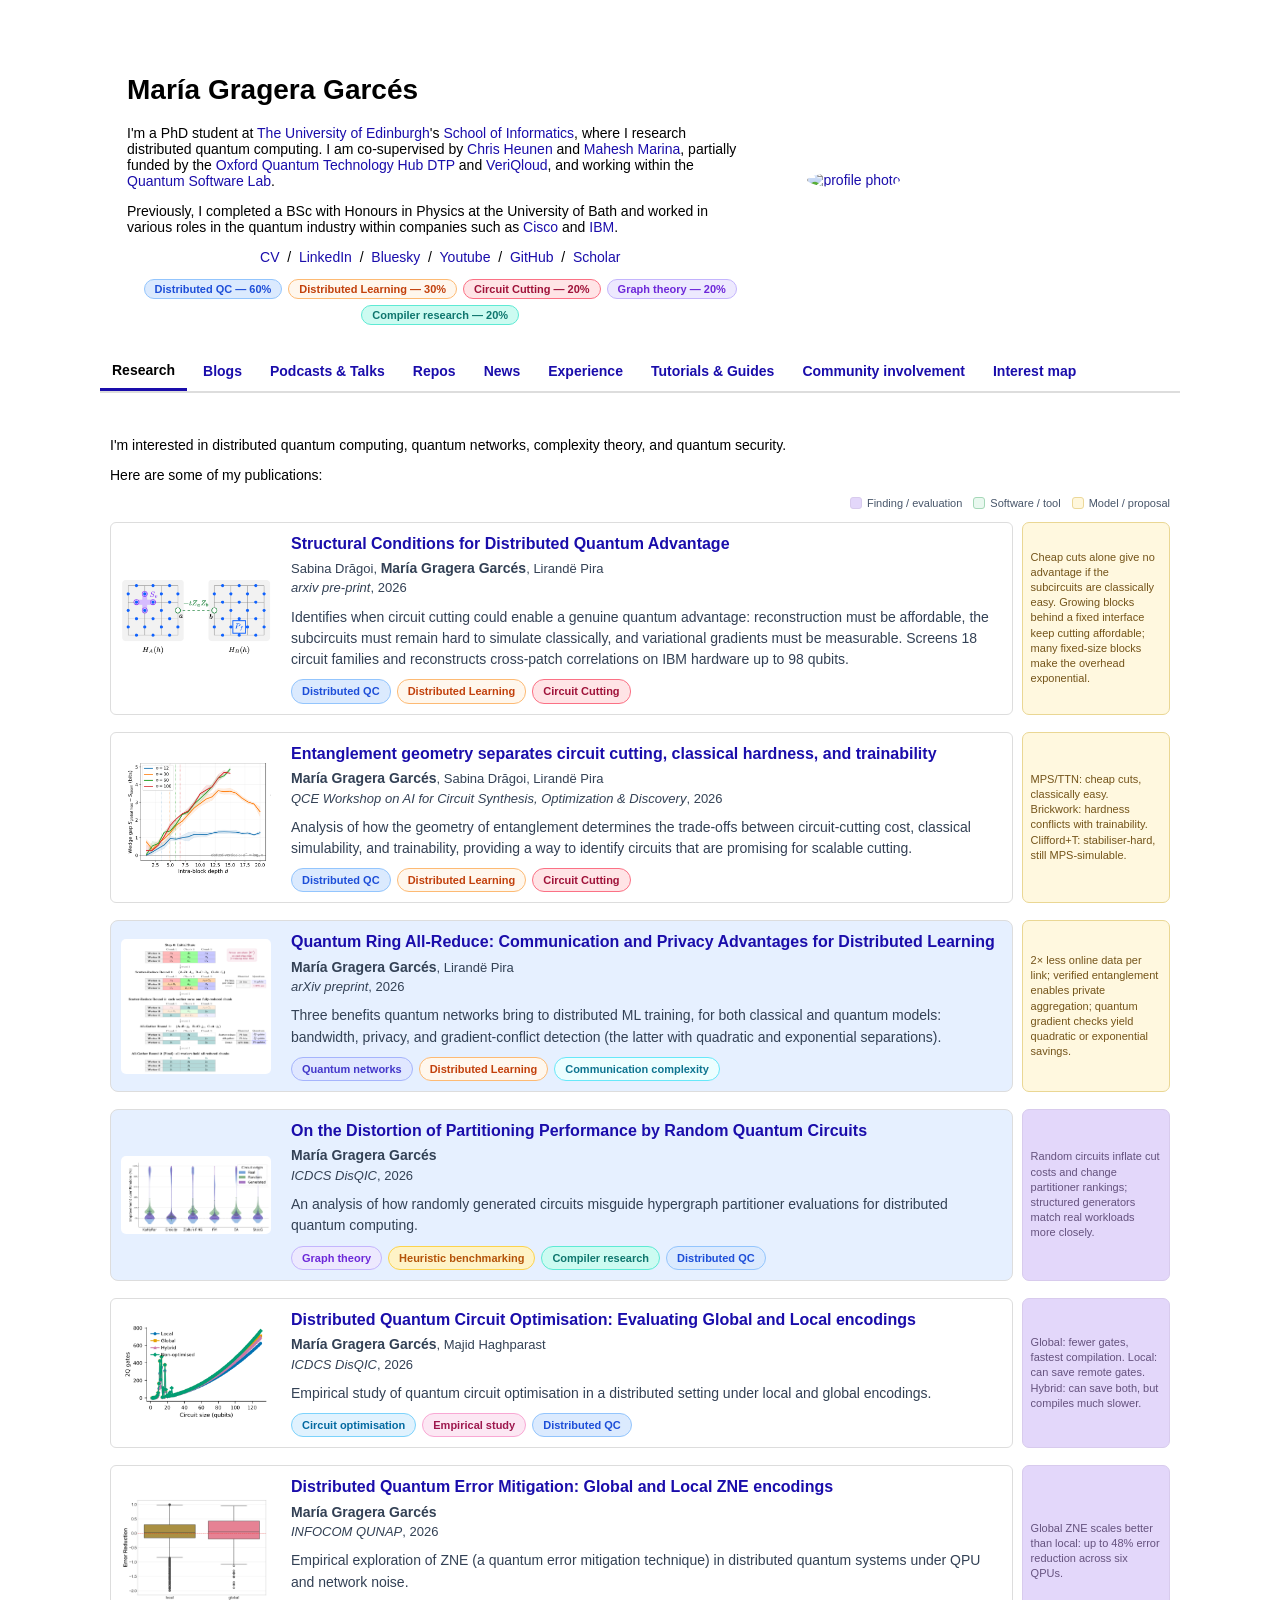
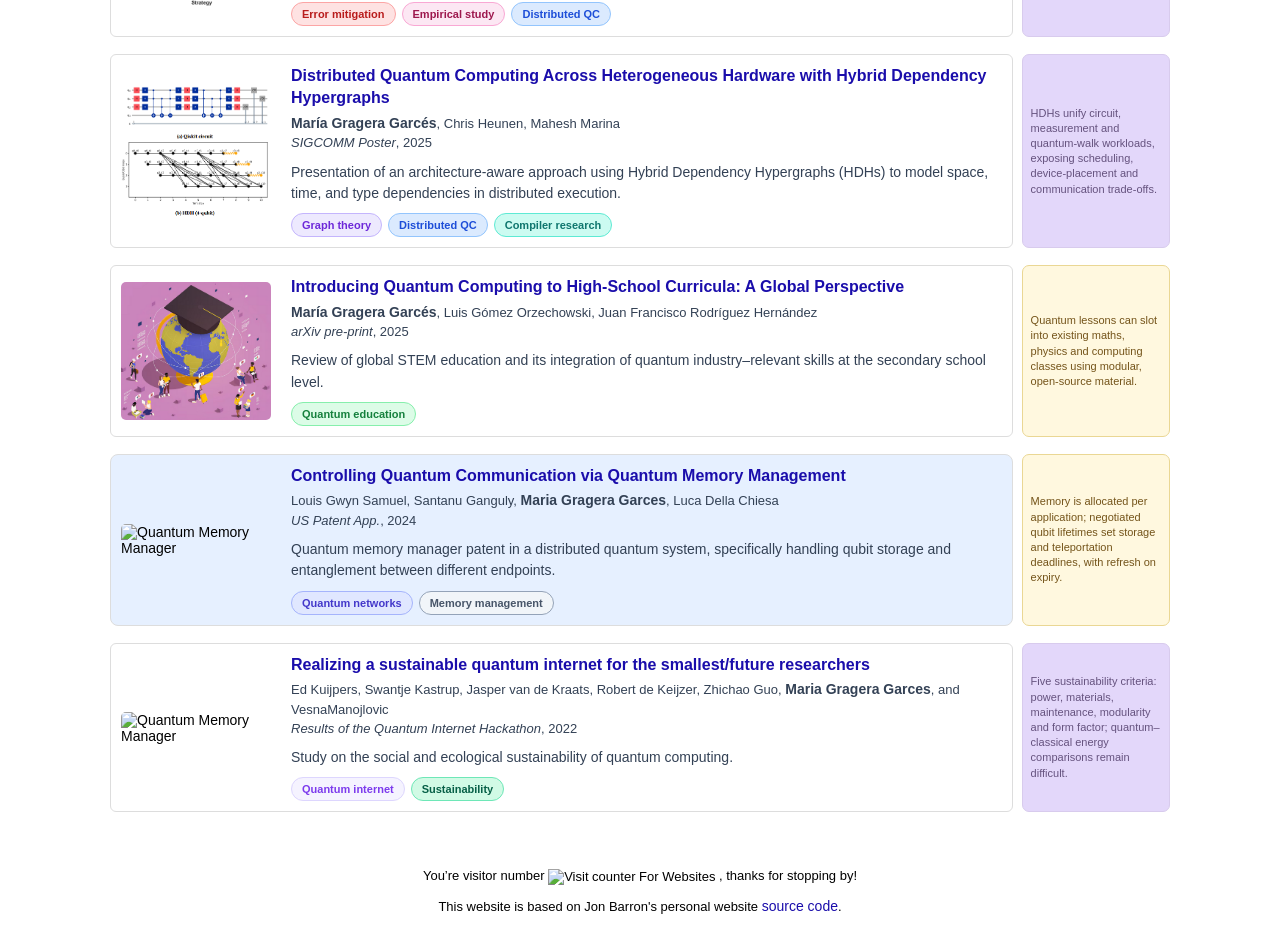
==== commit 2c6ce161: "removed stack exchange" ====
--- a/index.html
+++ b/index.html
@@ -211,6 +211,8 @@
     .finding-summary { font-size: 11px; }
   }
   @media (max-width: 630px) {
+    /* Paper conclusions (and their colour key) and the interest map are laptop/desktop only. */
+    .finding-card, .publication-topline, .desktop-only { display: none !important; }
     /* Keep the original profile content, but avoid two narrow table cells on phones. */
     body > table > tbody > tr:first-child > td > table:first-child > tbody > tr {
       display: flex; flex-direction: column-reverse; align-items: center;
@@ -257,6 +259,13 @@
     document.getElementById(sectionId).classList.add('active');
     if (button) button.classList.add('active');
   }
+
+  // The interest map is hidden at phone width; if the window shrinks while it's open, fall back to Research.
+  window.matchMedia('(max-width: 630px)').addEventListener('change', e => {
+    if (e.matches && document.getElementById('interest-map').classList.contains('active')) {
+      showSection('research', document.querySelector('.tab'));
+    }
+  });
 </script>
 </head>
 
@@ -314,9 +323,7 @@
                     <a href="https://github.com/grageragarces" target="_blank" rel="noopener noreferrer">GitHub</a>
                     &nbsp;/&nbsp;
                     <a href="https://scholar.google.com/citations?user=QydE450AAAAJ&hl" target="_blank"
-                      rel="noopener noreferrer">Scholar</a> &nbsp;/&nbsp;
-                    <a href="https://quantumcomputing.stackexchange.com/users/42300/maria-gragera-garces"
-                      target="_blank" rel="noopener noreferrer">Stack Exchange</a> &nbsp;
+                      rel="noopener noreferrer">Scholar</a>
                   </p>
                     <div class="topic-tags" style="justify-content: center; margin-top: 6px;">
                       <span class="topic-tag tag-distributed-qc">Distributed QC &mdash; 60%</span>
@@ -345,7 +352,7 @@
             <button class="tab" onclick="showSection('experience', this)">Experience</button>
             <button class="tab" onclick="showSection('tutorials', this)">Tutorials & Guides</button>
             <button class="tab" onclick="showSection('community', this)">Community involvement</button>
-            <button class="tab" onclick="showSection('interest-map', this)">Interest map</button>
+            <button class="tab desktop-only" onclick="showSection('interest-map', this)">Interest map</button>
           </div>
 
  <div class="content-section active" id="research">
@@ -1073,7 +1080,7 @@
           <div id="news" class="content-section">
 
             <div class="blogs-container">
-              <img src="images/quantumaiinsiders.jpeg" class="blogs-image" alt="Quantum + AI Summit panel in London" />
+              <img src="images/51-1Z8A8311.png" class="blogs-image" alt="Quantum + AI Summit panel in London" />
               <div class="blogs-text">
                 <a href="https://lnkd.in/p/grMZY2ww" target="_blank" rel="noopener noreferrer">
                   <span class="papertitle">Quantum + AI Summit: Qubits Aren't Enough panel</span>
@@ -2051,7 +2058,7 @@
   </ul>
 </div>
 
-          <div id="interest-map" class="content-section" aria-label="Interest map">
+          <div id="interest-map" class="content-section desktop-only" aria-label="Interest map">
             <p class="interest-subtitle">Select a circle or coloured topic tag to explore its related work. Use the filters or search bar to narrow the results, and “All interests” to reset. Larger circles have more linked entries; other circles sharing entries with your selection also remain highlighted.</p>
             <div class="interest-map-shell">
               <section class="map-canvas-panel" aria-label="Interactive research interest map">
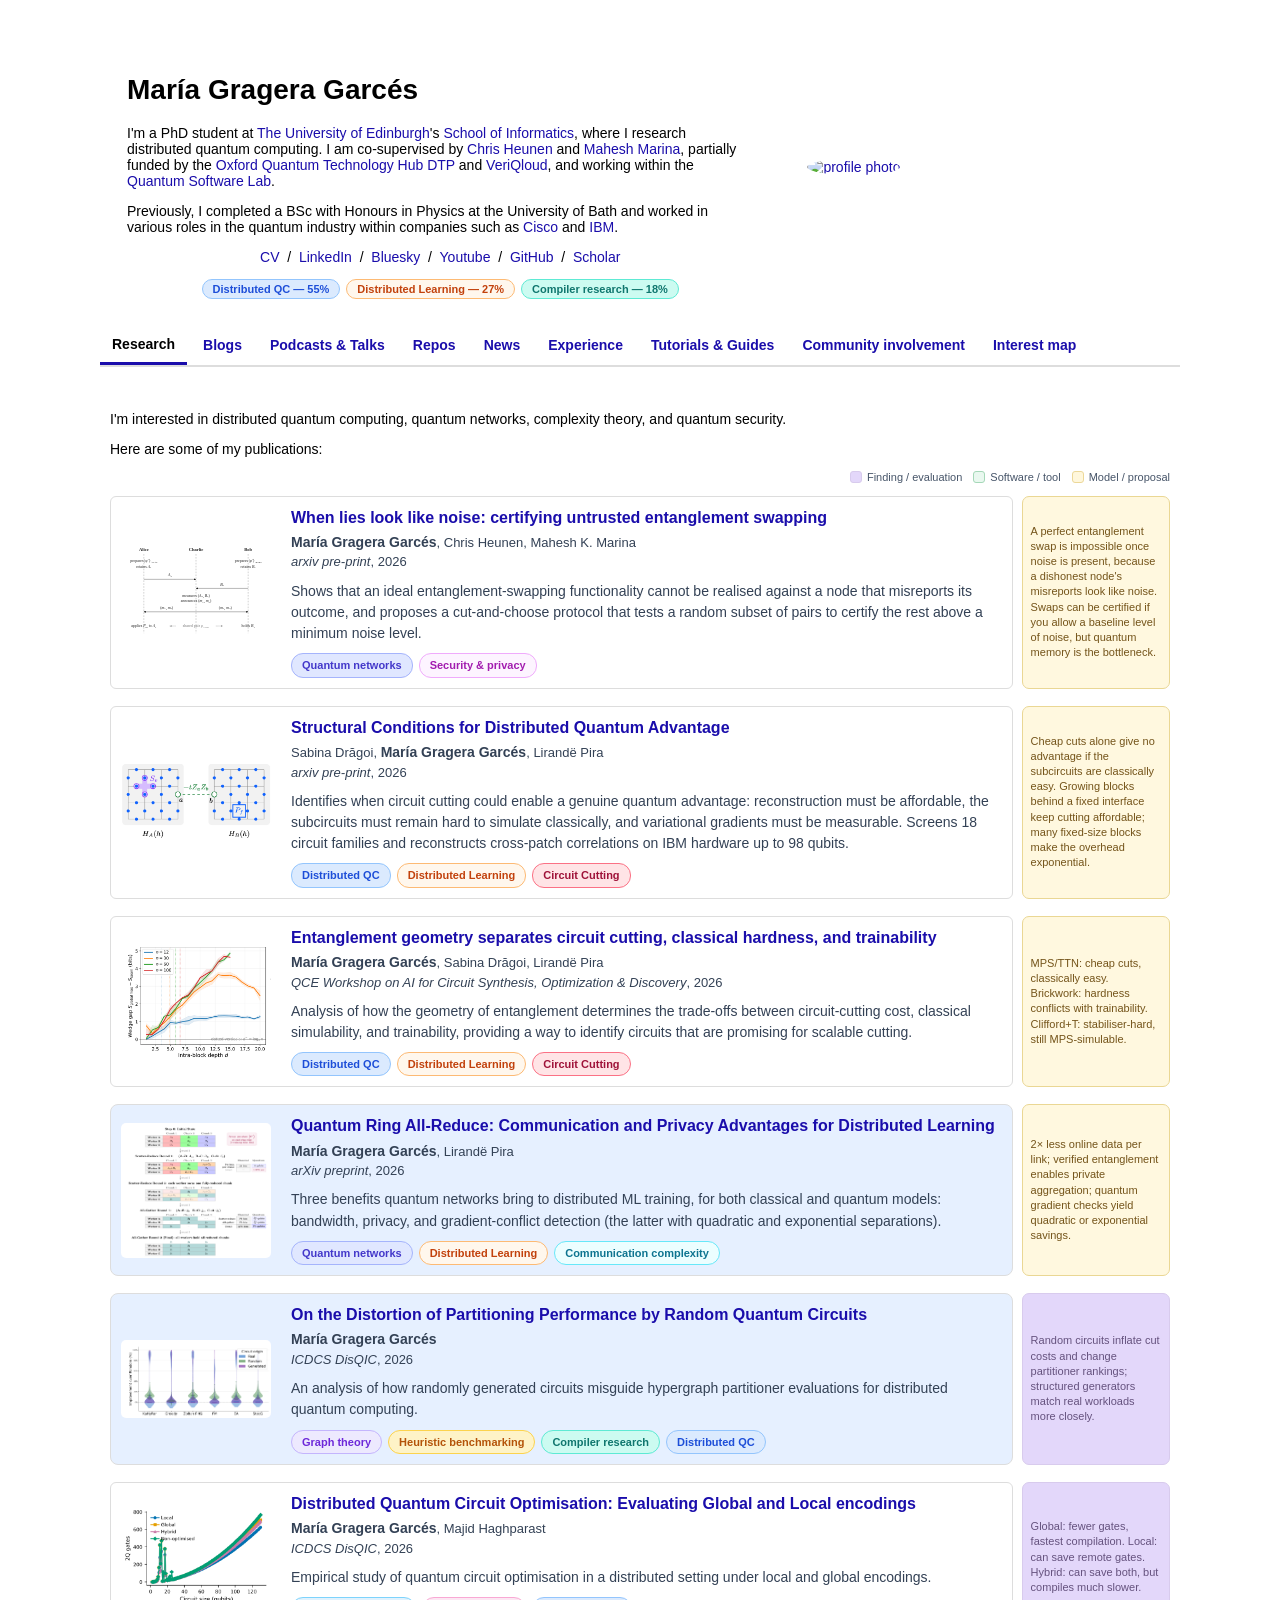
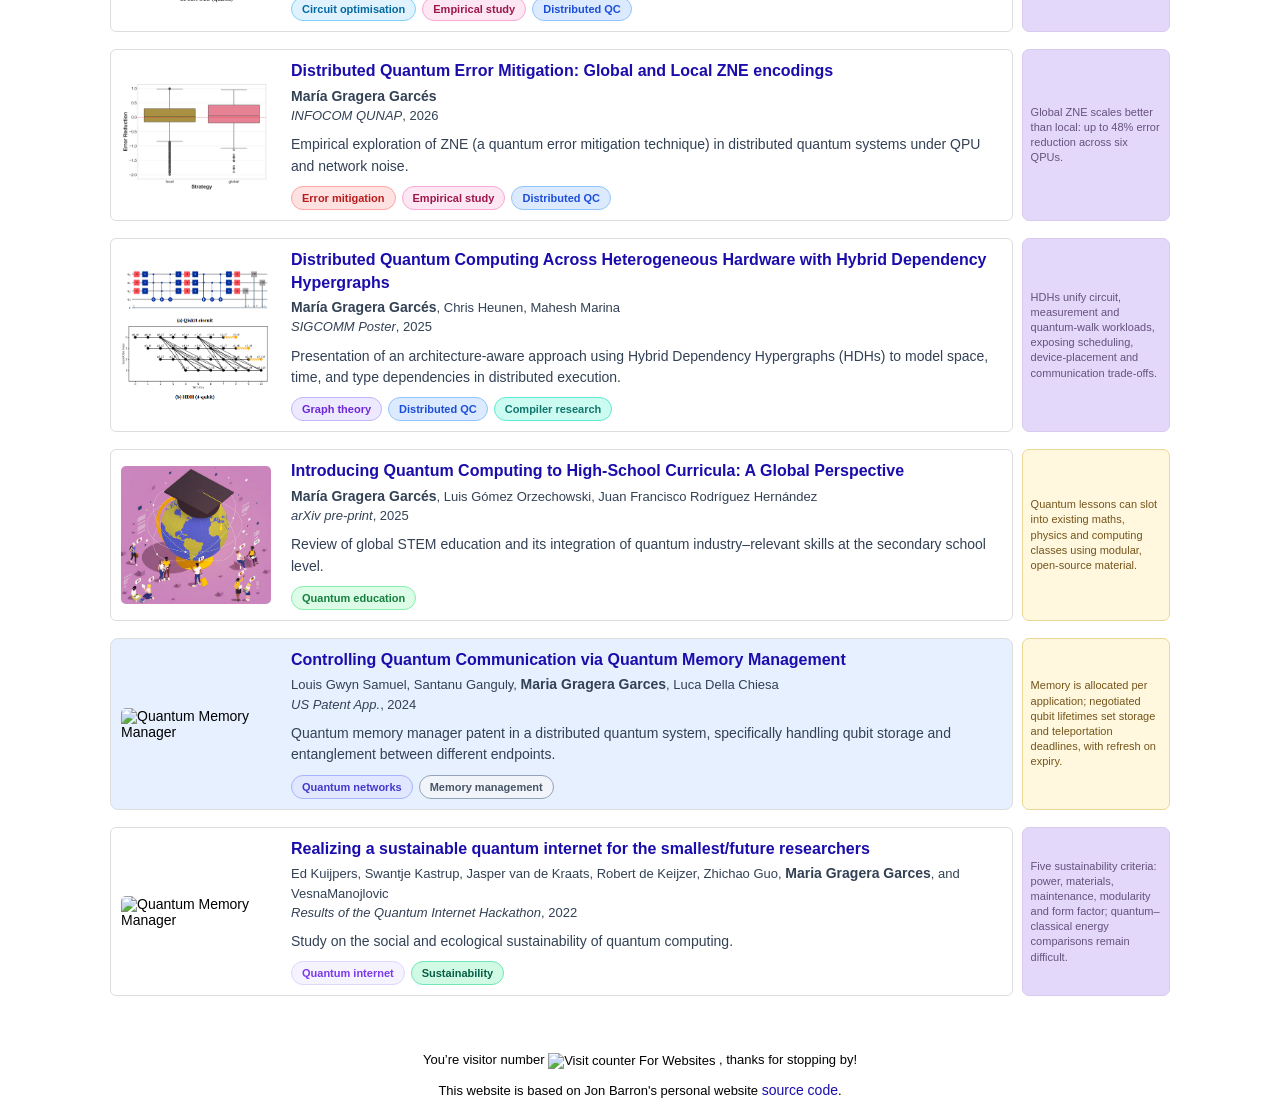
==== commit 4d3bfda1: "latest paper: lies look like noise" ====
--- a/index.html
+++ b/index.html
@@ -326,11 +326,9 @@
                       rel="noopener noreferrer">Scholar</a>
                   </p>
                     <div class="topic-tags" style="justify-content: center; margin-top: 6px;">
-                      <span class="topic-tag tag-distributed-qc">Distributed QC &mdash; 60%</span>
-                      <span class="topic-tag tag-ml">Distributed Learning &mdash; 30%</span>
-                      <span class="topic-tag tag-circuit-cut">Circuit Cutting &mdash; 20%</span>
-                      <span class="topic-tag tag-graph">Graph theory &mdash; 20%</span>
-                      <span class="topic-tag tag-compiler">Compiler research &mdash; 20%</span>
+                      <span class="topic-tag tag-distributed-qc">Distributed QC &mdash; 55%</span>
+                      <span class="topic-tag tag-ml">Distributed Learning &mdash; 27%</span>
+                      <span class="topic-tag tag-compiler">Compiler research &mdash; 18%</span>
                     </div>
                 </td>
                 <td style="padding:2.5%;width:37%;max-width:37%">
@@ -369,6 +367,23 @@
 </div>
 
 <div class="publication-row" data-paper-index="0"><div class="research-container publication-main">
+<img alt="Entanglement swapping between Alice, Charlie and Bob" class="research-image" src="images/noise_ent.svg"/>
+<div class="research-text">
+<a href="https://arxiv.org/abs/2611.26436v1" rel="noopener noreferrer" target="_blank">
+<span class="papertitle">When lies look like noise: certifying untrusted entanglement swapping</span>
+</a>
+<br/>
+<strong>María Gragera Garcés</strong>, Chris Heunen, Mahesh K. Marina
+                <br/>
+<em>arxiv pre-print</em>, 2026
+                <p>Shows that an ideal entanglement-swapping functionality cannot be realised against a node that misreports its outcome, and proposes a cut-and-choose protocol that tests a random subset of pairs to certify the rest above a minimum noise level.</p>
+<div class="topic-tags">
+<span class="topic-tag tag-qnet">Quantum networks</span>
+<span class="topic-tag tag-security">Security &amp; privacy</span>
+</div>
+</div>
+</div><aside aria-label="Paper takeaway" class="finding-card finding-model" data-finding-text="A perfect entanglement swap is impossible once noise is present, because a dishonest node's misreports look like noise. Swaps can be certified if you allow a baseline level of noise, but quantum memory is the bottleneck." data-finding-type="model"><p class="finding-summary">A perfect entanglement swap is impossible once noise is present, because a dishonest node's misreports look like noise. Swaps can be certified if you allow a baseline level of noise, but quantum memory is the bottleneck.</p></aside></div>
+<div class="publication-row" data-paper-index="1"><div class="research-container publication-main">
 <img alt="HDH" class="research-image" src="images/STRUCTENTCUT.png"/>
 <div class="research-text">
 <a href="https://arxiv.org/abs/2610.04393v1" rel="noopener noreferrer" target="_blank">
@@ -386,7 +401,7 @@
 </div>
 </div>
 </div><aside aria-label="Paper takeaway" class="finding-card finding-model" data-finding-text="Cheap cuts alone give no advantage if the subcircuits are classically easy. Growing blocks behind a fixed interface keep cutting affordable; many fixed-size blocks make the overhead exponential." data-finding-type="model"><p class="finding-summary">Cheap cuts alone give no advantage if the subcircuits are classically easy. Growing blocks behind a fixed interface keep cutting affordable; many fixed-size blocks make the overhead exponential.</p></aside></div>
-<div class="publication-row" data-paper-index="1"><div class="research-container publication-main">
+<div class="publication-row" data-paper-index="2"><div class="research-container publication-main">
 <img alt="HDH" class="research-image" src="images/ent.png"/>
 <div class="research-text">
 <a href="https://arxiv.org/abs/2607.17872" rel="noopener noreferrer" target="_blank">
@@ -404,7 +419,7 @@
 </div>
 </div>
 </div><aside aria-label="Paper takeaway" class="finding-card finding-model" data-finding-text="MPS/TTN: cheap cuts, classically easy. Brickwork: hardness conflicts with trainability. Clifford+T: stabiliser-hard, still MPS-simulable." data-finding-type="model"><p class="finding-summary">MPS/TTN: cheap cuts, classically easy. Brickwork: hardness conflicts with trainability. Clifford+T: stabiliser-hard, still MPS-simulable.</p></aside></div>
-<div class="publication-row" data-paper-index="2"><div class="research-container publication-main" style="background-color: #e6f0ff; padding: 10px; border-radius: 8px;">
+<div class="publication-row" data-paper-index="3"><div class="research-container publication-main" style="background-color: #e6f0ff; padding: 10px; border-radius: 8px;">
 <img alt="QRAR" class="research-image" src="images/ringallreduce.png"/>
 <div class="research-text">
 <a href="https://arxiv.org/abs/2606.20344" rel="noopener noreferrer" target="_blank">
@@ -421,7 +436,7 @@
 </div>
 </div>
 </div><aside aria-label="Paper takeaway" class="finding-card finding-model" data-finding-text="2× less online data per link; verified entanglement enables private aggregation; quantum gradient checks yield quadratic or exponential savings." data-finding-type="model"><p class="finding-summary">2× less online data per link; verified entanglement enables private aggregation; quantum gradient checks yield quadratic or exponential savings.</p></aside></div>
-<div class="publication-row" data-paper-index="3"><div class="research-container publication-main" style="background-color: #e6f0ff; padding: 10px; border-radius: 8px;">
+<div class="publication-row" data-paper-index="4"><div class="research-container publication-main" style="background-color: #e6f0ff; padding: 10px; border-radius: 8px;">
 <img alt="HDH" class="research-image" src="images/plotsrand.png"/>
 <div class="research-text">
 <a href="https://arxiv.org/abs/2605.01974" rel="noopener noreferrer" target="_blank">
@@ -440,7 +455,7 @@
 </div>
 </div>
 </div><aside aria-label="Paper takeaway" class="finding-card finding-result" data-finding-text="Random circuits inflate cut costs and change partitioner rankings; structured generators match real workloads more closely." data-finding-type="result"><p class="finding-summary">Random circuits inflate cut costs and change partitioner rankings; structured generators match real workloads more closely.</p></aside></div>
-<div class="publication-row" data-paper-index="4"><div class="research-container publication-main">
+<div class="publication-row" data-paper-index="5"><div class="research-container publication-main">
 <img alt="HDH" class="research-image" src="images/dqopti.png"/>
 <div class="research-text">
 <a href="https://arxiv.org/pdf/2605.02727" rel="noopener noreferrer" target="_blank">
@@ -458,7 +473,7 @@
 </div>
 </div>
 </div><aside aria-label="Paper takeaway" class="finding-card finding-result" data-finding-text="Global: fewer gates, fastest compilation. Local: can save remote gates. Hybrid: can save both, but compiles much slower." data-finding-type="result"><p class="finding-summary">Global: fewer gates, fastest compilation. Local: can save remote gates. Hybrid: can save both, but compiles much slower.</p></aside></div>
-<div class="publication-row" data-paper-index="5"><div class="research-container publication-main">
+<div class="publication-row" data-paper-index="6"><div class="research-container publication-main">
 <img alt="HDH" class="research-image" src="images/paperfigdqem.png"/>
 <div class="research-text">
 <a href="https://arxiv.org/pdf/2602.04981" rel="noopener noreferrer" target="_blank">
@@ -476,7 +491,7 @@
 </div>
 </div>
 </div><aside aria-label="Paper takeaway" class="finding-card finding-result" data-finding-text="Global ZNE scales better than local: up to 48% error reduction across six QPUs." data-finding-type="result"><p class="finding-summary">Global ZNE scales better than local: up to 48% error reduction across six QPUs.</p></aside></div>
-<div class="publication-row" data-paper-index="6"><div class="research-container publication-main">
+<div class="publication-row" data-paper-index="7"><div class="research-container publication-main">
 <img alt="HDH" class="research-image" src="images/hdhsigcomm.png"/>
 <div class="research-text">
 <a href="https://dl.acm.org/doi/10.1145/3744969.3748417" rel="noopener noreferrer" target="_blank">
@@ -494,7 +509,7 @@
 </div>
 </div>
 </div><aside aria-label="Paper takeaway" class="finding-card finding-result" data-finding-text="HDHs unify circuit, measurement and quantum-walk workloads, exposing scheduling, device-placement and communication trade-offs." data-finding-type="result"><p class="finding-summary">HDHs unify circuit, measurement and quantum-walk workloads, exposing scheduling, device-placement and communication trade-offs.</p></aside></div>
-<div class="publication-row" data-paper-index="7"><div class="research-container publication-main">
+<div class="publication-row" data-paper-index="8"><div class="research-container publication-main">
 <img alt="Quantum High-School Curricula" class="research-image" src="images/ed.png"/>
 <div class="research-text">
 <a href="https://arxiv.org/abs/2505.14809" rel="noopener noreferrer" target="_blank">
@@ -510,7 +525,7 @@
 </div>
 </div>
 </div><aside aria-label="Paper takeaway" class="finding-card finding-model" data-finding-text="Quantum lessons can slot into existing maths, physics and computing classes using modular, open-source material." data-finding-type="model"><p class="finding-summary">Quantum lessons can slot into existing maths, physics and computing classes using modular, open-source material.</p></aside></div>
-<div class="publication-row" data-paper-index="8"><div class="research-container publication-main" style="background-color: #e6f0ff; padding: 10px; border-radius: 8px;">
+<div class="publication-row" data-paper-index="9"><div class="research-container publication-main" style="background-color: #e6f0ff; padding: 10px; border-radius: 8px;">
 <img alt="Quantum Memory Manager" class="research-image" src="images/qmm.png"/>
 <div class="research-text">
 <a href="https://patents.google.com/patent/US20240070514A1/en" rel="noopener noreferrer" target="_blank">
@@ -528,7 +543,7 @@
 </div>
 </div>
 </div><aside aria-label="Paper takeaway" class="finding-card finding-model" data-finding-text="Memory is allocated per application; negotiated qubit lifetimes set storage and teleportation deadlines, with refresh on expiry." data-finding-type="model"><p class="finding-summary">Memory is allocated per application; negotiated qubit lifetimes set storage and teleportation deadlines, with refresh on expiry.</p></aside></div>
-<div class="publication-row" data-paper-index="9"><div class="research-container publication-main">
+<div class="publication-row" data-paper-index="10"><div class="research-container publication-main">
 <img alt="Quantum Memory Manager" class="research-image" src="images/qfk.png"/>
 <div class="research-text">
 <a download="" href="files/Qubits_for_the_Kids.pdf">
@@ -2116,6 +2131,10 @@
   const assignments = {
   "research": [
     [
+      "network",
+      "security"
+    ],
+    [
       "dqc",
       "cut",
       "theory"
@@ -2446,7 +2465,7 @@
     {id:'compiler',name:'Compilation & optimisation',lines:['Compilers &','optimisation'],desc:'Partitioning, intermediate representations, circuit optimisation and architecture-aware execution.'},
     {id:'network',name:'Quantum networks',lines:['Quantum','networks'],desc:'Entanglement distribution, teleportation, network noise and quantum communication resources.'},
     {id:'learning',name:'Distributed learning',lines:['Distributed','learning'],desc:'Quantum communication and entanglement structures for distributed and variational learning.'},
-    {id:'security',name:'Security & privacy',lines:['Security &','privacy'],desc:'Information-theoretic privacy and cryptography in networked quantum systems.'},
+    {id:'security',name:'Security & privacy',lines:['Security &','privacy'],desc:'Cryptography, information-theoretic privacy and trust in networked quantum systems.'},
     {id:'theory',name:'Complexity & theory',lines:['Complexity','& theory'],desc:'Classical hardness, trainability, graph structures and resource separations.'},
     {id:'software',name:'Software & tools',lines:['Software','& tools'],desc:'Open-source libraries, simulations, compilers and reusable tools for quantum computing.'},
     {id:'education',name:'Quantum education',lines:['Quantum','education'],desc:'Making quantum computing teachable and accessible, from classrooms to technical workshops.'},
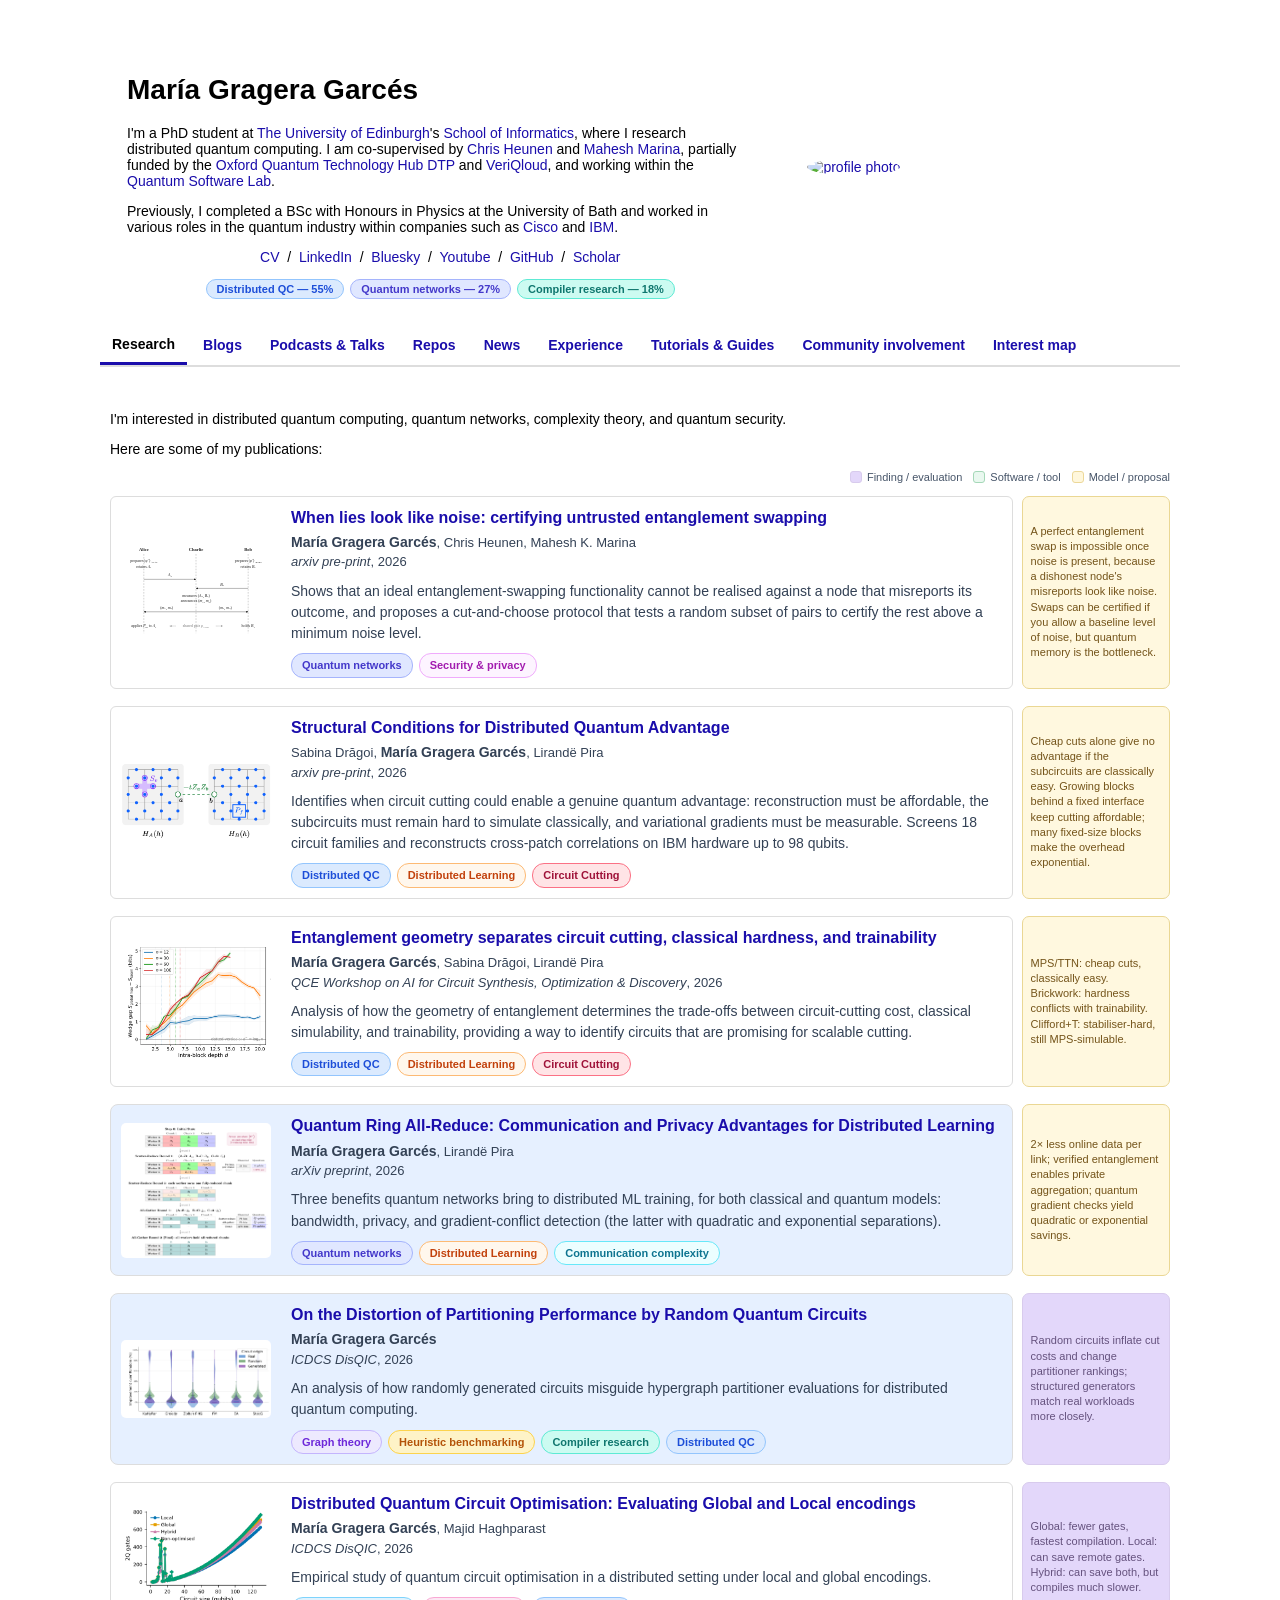
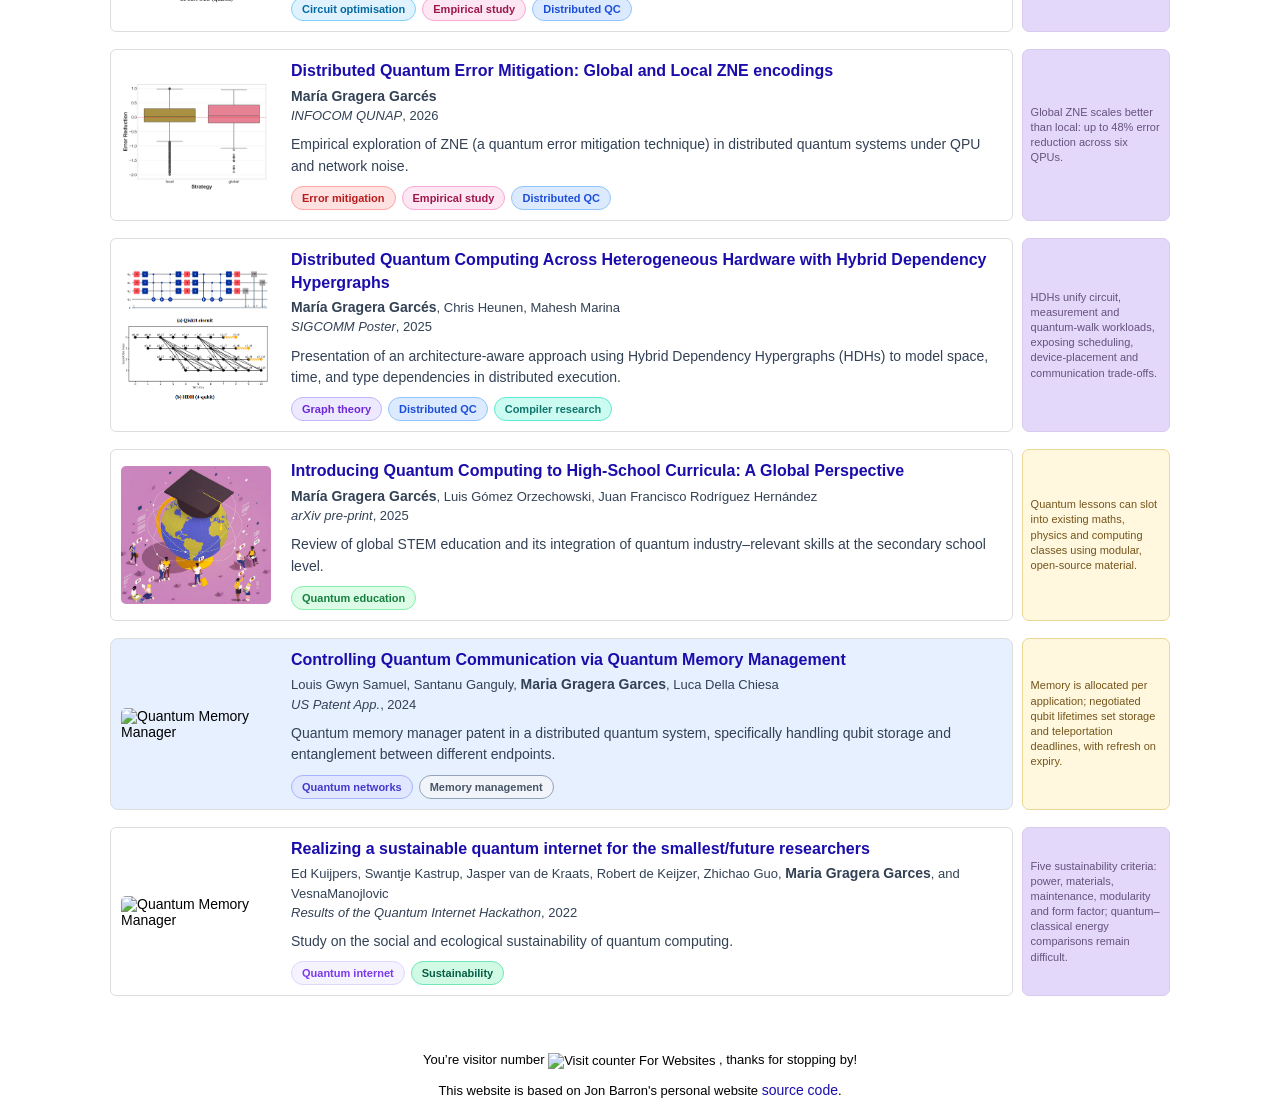
==== commit f5d6bdf0: "updated tags" ====
--- a/index.html
+++ b/index.html
@@ -327,7 +327,7 @@
                   </p>
                     <div class="topic-tags" style="justify-content: center; margin-top: 6px;">
                       <span class="topic-tag tag-distributed-qc">Distributed QC &mdash; 55%</span>
-                      <span class="topic-tag tag-ml">Distributed Learning &mdash; 27%</span>
+                      <span class="topic-tag tag-qnet">Quantum networks &mdash; 27%</span>
                       <span class="topic-tag tag-compiler">Compiler research &mdash; 18%</span>
                     </div>
                 </td>
